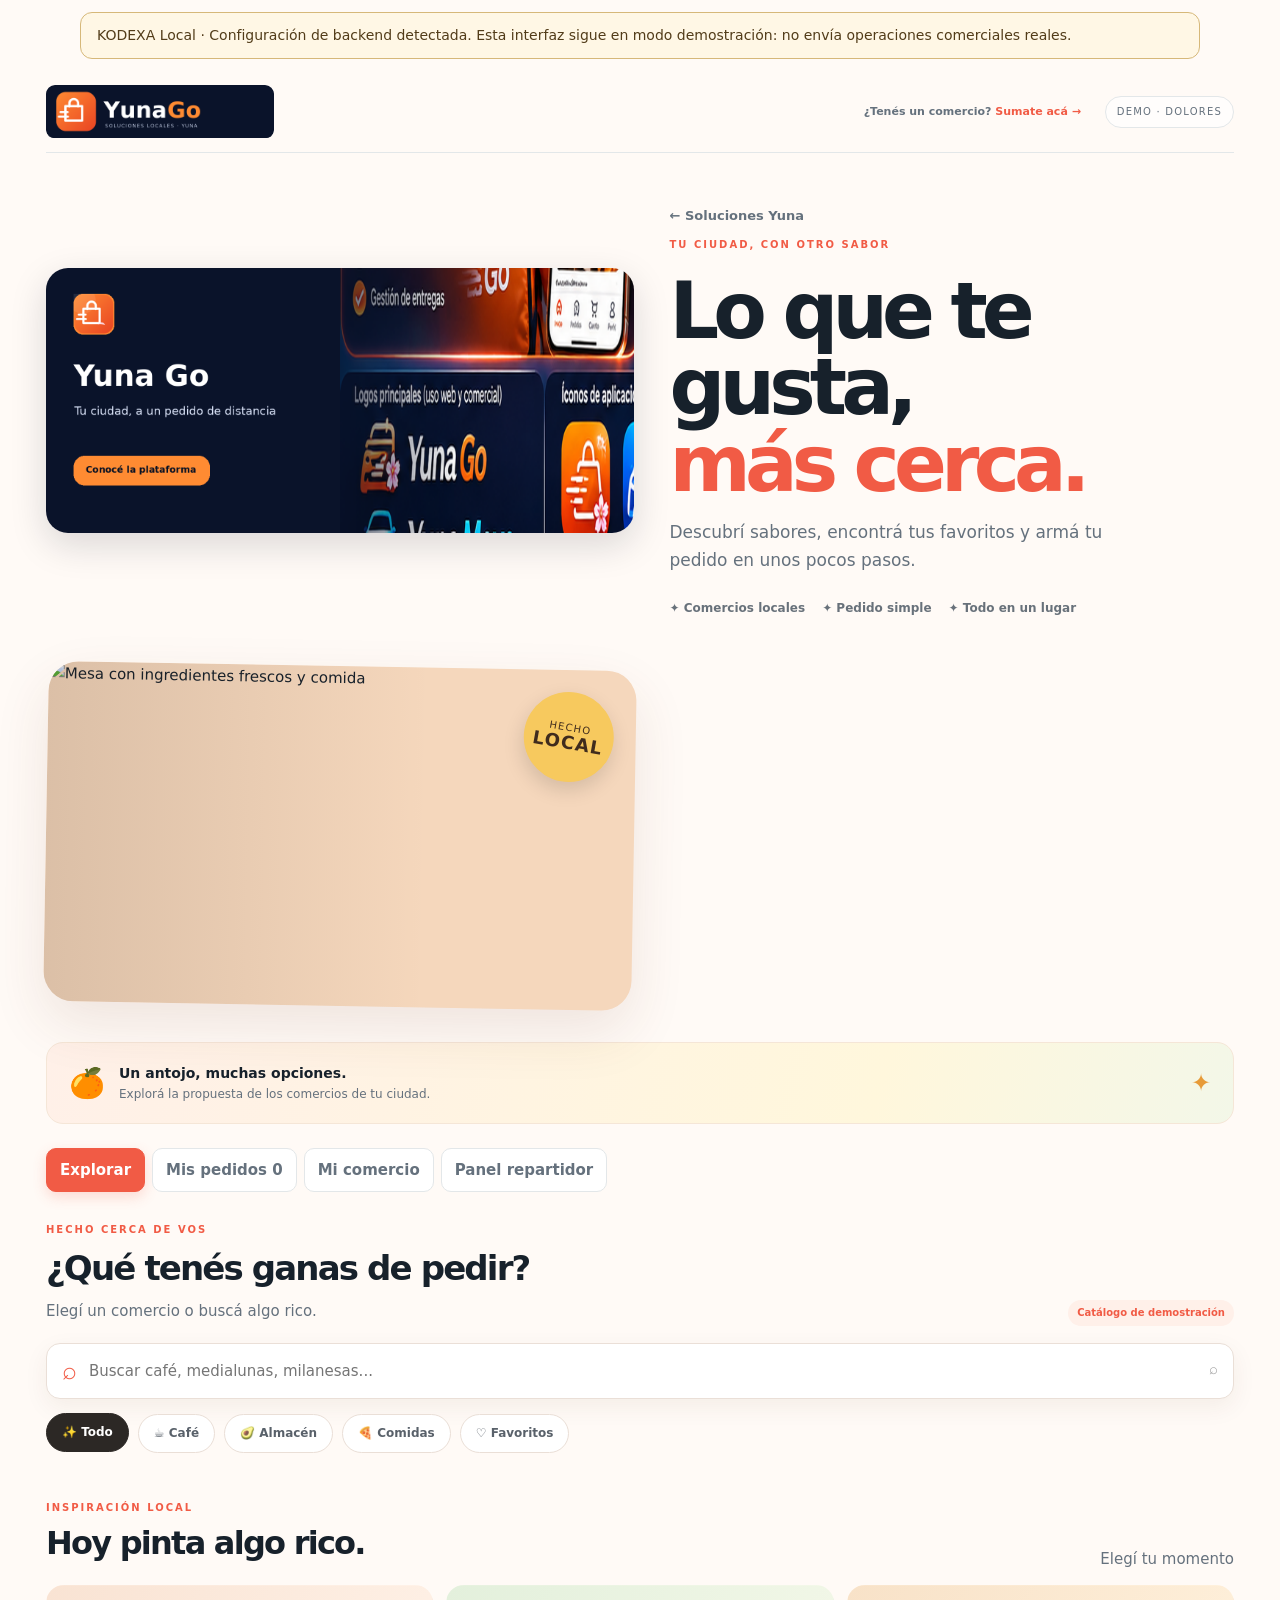
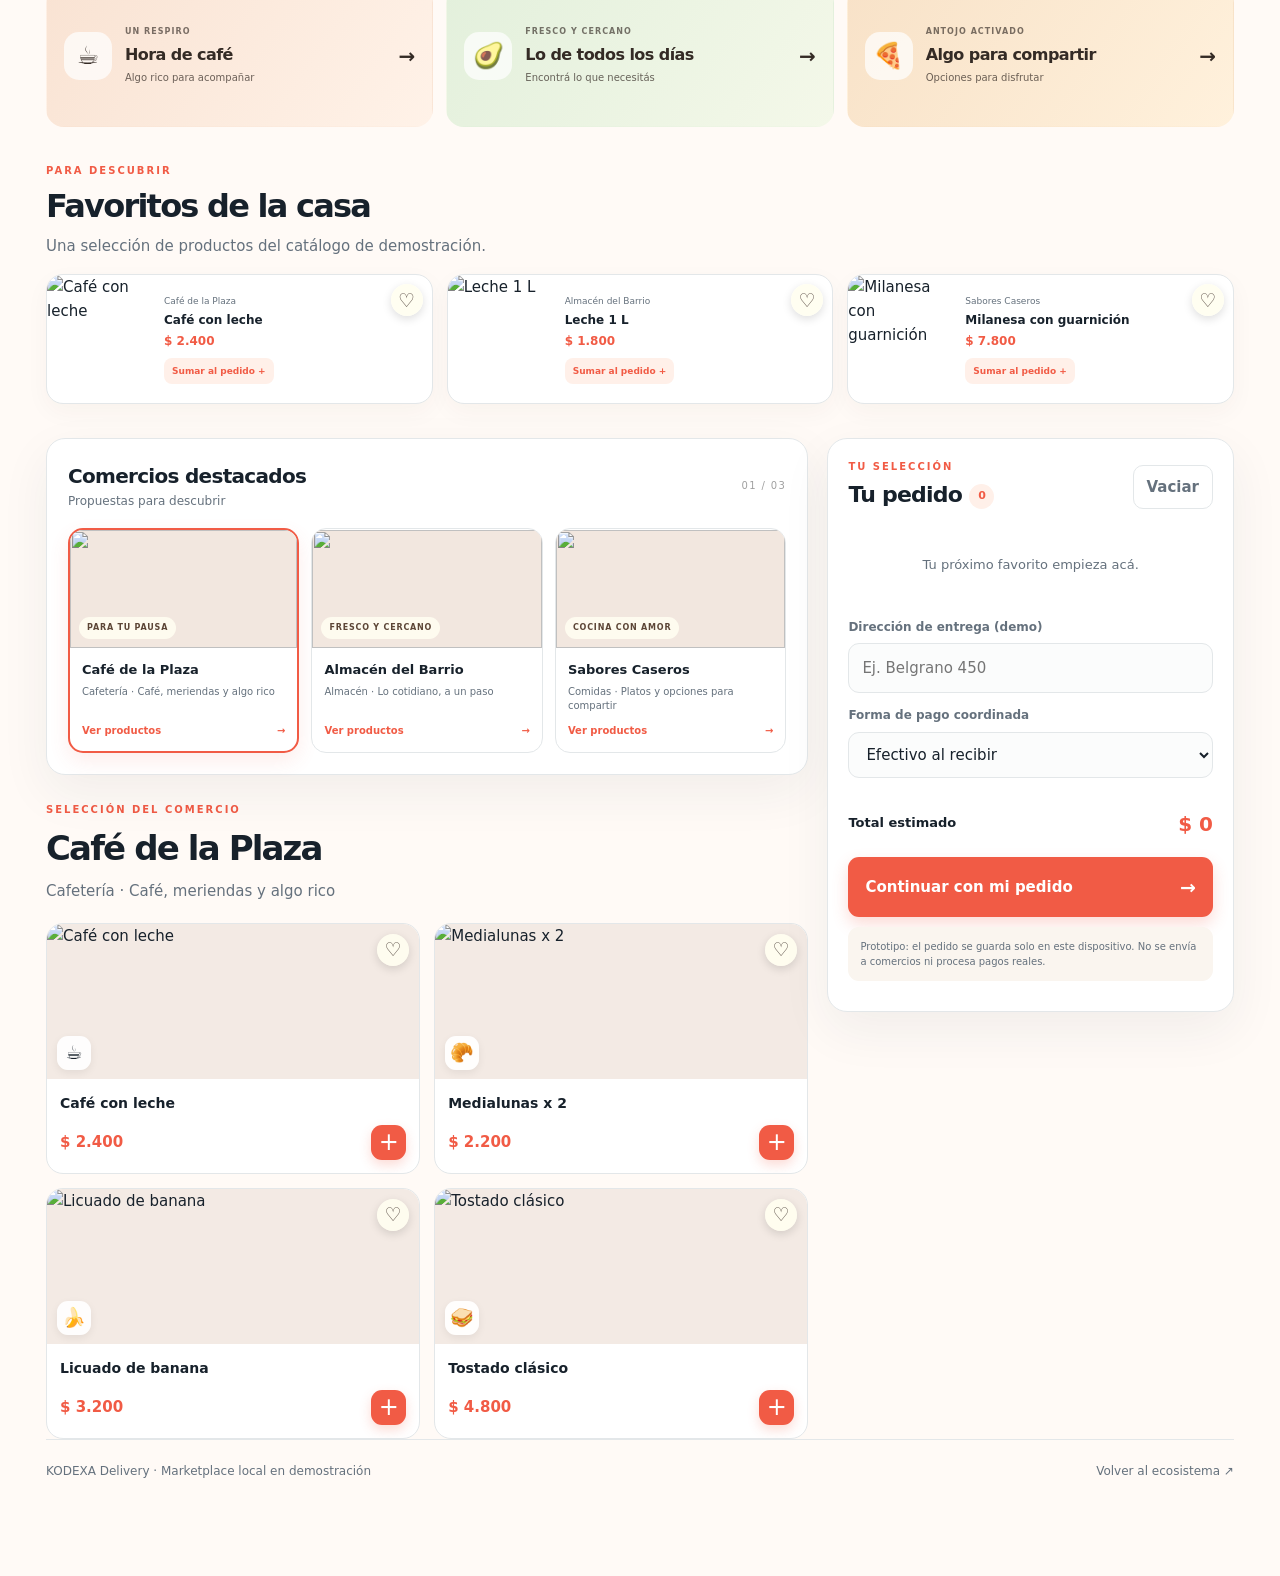
==== apps/delivery/index.html @ ea431023 "fix(branding): make Yuna Go logo and hero banner visible" ====
<!doctype html>
<html lang="es">
<head><link rel="icon" type="image/png" href="../../assets/yuna-go/icon.png"><link rel="apple-touch-icon" href="../../assets/yuna-go/icon.png"><meta name="theme-color" content="#f36b36">
<meta charset="utf-8"><meta name="viewport" content="width=device-width,initial-scale=1">
<meta name="theme-color" content="#fff8f3"><meta name="description" content="Descubrí comercios y productos locales con Yuna Go.">
<link rel="manifest" href="manifest.webmanifest"><link rel="stylesheet" href="../../packages/ui/styles.css">
<title>Yuna Go · Soluciones locales de Yuna</title>
</head>
<body class="module-delivery">
<main class="page delivery-page">
<nav class="top"><a class="brand" href="../../" aria-label="Yuna Go"><img src="../../assets/yuna-go/logo-horizontal.png" alt="Yuna Go" style="height:54px;max-width:230px;width:auto;object-fit:contain;border-radius:9px;vertical-align:middle"></a><a class="merchant-cta" href="#merchant" data-open-merchant>¿Tenés un comercio? <b>Sumate acá →</b></a><span class="pill">DEMO · DOLORES</span></nav>
<header class="delivery-hero"><div class="yuna-visual-brand" style="margin:0 0 20px;border-radius:22px;overflow:hidden;box-shadow:0 12px 36px rgba(15,23,42,.15)"><img src="../../assets/yuna-go/banner-1600x720.png" alt="Yuna Go · Soluciones locales" style="display:block;width:100%;height:auto;max-height:310px;object-fit:cover"></div>
  <div class="delivery-copy"><a class="back" href="../../">← Soluciones Yuna</a><p class="eyebrow">TU CIUDAD, CON OTRO SABOR</p>
  <h1>Lo que te gusta,<br><span>más cerca.</span></h1>
  <p>Descubrí sabores, encontrá tus favoritos y armá tu pedido en unos pocos pasos.</p>
  <div class="hero-points"><span>✦ Comercios locales</span><span>✦ Pedido simple</span><span>✦ Todo en un lugar</span></div></div>
  <div class="delivery-visual" role="img" aria-label="Selección de comidas y café"><div class="visual-bubble">HECHO<br><b>LOCAL</b></div><img src="https://images.unsplash.com/photo-1498837167922-ddd27525d352?auto=format&fit=crop&w=1000&q=85" alt="Mesa con ingredientes frescos y comida"></div>
</header>
<div class="delivery-promo"><span>🍊</span><div><strong>Un antojo, muchas opciones.</strong><small>Explorá la propuesta de los comercios de tu ciudad.</small></div><span class="promo-spark">✦</span></div>
<div class="tabs delivery-tabs"><button class="tab active" data-tab="catalog">Explorar</button><button class="tab" data-tab="orders">Mis pedidos <span id="order-count">0</span></button><button class="tab" data-tab="merchant">Mi comercio</button><button class="tab" data-tab="courier">Panel repartidor</button></div>
<section id="catalog">
  <div class="catalog-heading"><div><p class="eyebrow">HECHO CERCA DE VOS</p><h2>¿Qué tenés ganas de pedir?</h2><p class="muted">Elegí un comercio o buscá algo rico.</p></div><span class="chip">Catálogo de demostración</span></div>
  <div class="search-wrap"><span>⌕</span><input id="product-search" type="search" placeholder="Buscar café, medialunas, milanesas..." aria-label="Buscar productos o comercios"><kbd>⌕</kbd></div>
  <div class="category-chips" id="category-chips"><button class="category-chip active" data-category="Todos">✨ Todo</button><button class="category-chip" data-category="Cafetería">☕ Café</button><button class="category-chip" data-category="Almacén">🥑 Almacén</button><button class="category-chip" data-category="Comidas">🍕 Comidas</button><button class="category-chip" id="favorites-toggle" aria-pressed="false">♡ Favoritos</button></div>
  <section class="promo-section" aria-label="Explorá por ocasión"><div class="promo-heading"><div><p class="eyebrow">INSPIRACIÓN LOCAL</p><h2>Hoy pinta algo rico.</h2></div><span class="muted">Elegí tu momento</span></div><div class="promo-grid"><button class="promo-card promo-coffee" data-promo="Cafetería"><span class="promo-icon">☕</span><span><small>UN RESPIRO</small><strong>Hora de café</strong><em>Algo rico para acompañar</em></span><b>→</b></button><button class="promo-card promo-fresh" data-promo="Almacén"><span class="promo-icon">🥑</span><span><small>FRESCO Y CERCANO</small><strong>Lo de todos los días</strong><em>Encontrá lo que necesitás</em></span><b>→</b></button><button class="promo-card promo-meal" data-promo="Comidas"><span class="promo-icon">🍕</span><span><small>ANTOJO ACTIVADO</small><strong>Algo para compartir</strong><em>Opciones para disfrutar</em></span><b>→</b></button></div></section>
<section class="featured-section"><div class="promo-heading"><div><p class="eyebrow">PARA DESCUBRIR</p><h2>Favoritos de la casa</h2><p class="muted">Una selección de productos del catálogo de demostración.</p></div></div><div class="featured-grid" id="featured-products"></div></section>
<div class="layout"><div class="catalog-main">
    <div class="panel shop-panel"><div class="row between"><div><h2>Comercios destacados</h2><p class="muted">Propuestas para descubrir</p></div><span class="tiny-label">01 / 03</span></div><div class="shop-grid" id="shops"></div></div>
    <div class="products-heading"><div><p class="eyebrow">SELECCIÓN DEL COMERCIO</p><h2 id="shop-title">Café de la Plaza</h2><p class="muted" id="shop-subtitle">Elegí tus favoritos</p></div></div>
    <div class="product-grid" id="products"></div>
  </div><aside class="cart-column"><div class="panel cart-panel"><div class="cart-heading"><div><p class="eyebrow">TU SELECCIÓN</p><h2>Tu pedido <span class="cart-count" id="cart-count">0</span></h2></div><button class="tab" id="clear-cart">Vaciar</button></div><div class="list" id="cart"><p class="empty">Tu próximo favorito empieza acá.</p></div>
    <div class="field" style="margin-top:14px"><label for="address">Dirección de entrega (demo)</label><input id="address" placeholder="Ej. Belgrano 450"></div><div class="field"><label for="payment">Forma de pago coordinada</label><select id="payment"><option>Efectivo al recibir</option><option>Transferencia al comercio</option></select></div>
    <div class="total-row"><span>Total estimado</span><strong class="price" id="total">$ 0</strong></div><button class="action checkout-btn" id="place-order">Continuar con mi pedido <span>→</span></button><p class="notice">Prototipo: el pedido se guarda solo en este dispositivo. No se envía a comercios ni procesa pagos reales.</p></div></aside></div>
</section>
<section id="orders" class="hidden"><div class="panel"><h2>Historial de pedidos</h2><div class="list" id="history"></div></div></section>
<section id="merchant" class="hidden"><div class="merchant-header"><p class="eyebrow">CRECÉ CON KODEXA</p><h2>Tu negocio también puede estar acá.</h2><p class="muted">Creá tu tienda, publicá productos y preparate para recibir pedidos desde una sola app.</p></div><div id="merchant-onboarding" class="merchant-layout"><div class="panel merchant-form-panel"><span class="chip">ALTA DE COMERCIO · DEMO</span><h3>Registrá tu comercio</h3><p class="muted">Completá los datos iniciales para crear tu espacio de tienda.</p><form id="merchant-form"><div class="field"><label for="merchant-name">Nombre del comercio *</label><input id="merchant-name" required maxlength="60" placeholder="Ej. Almacén La Esquina"></div><div class="field"><label for="merchant-owner">Nombre del responsable *</label><input id="merchant-owner" required maxlength="60" placeholder="Tu nombre"></div><div class="field"><label for="merchant-category">Rubro *</label><select id="merchant-category" required><option value="">Seleccioná un rubro</option><option value="Cafetería">Cafetería y panadería</option><option value="Almacén">Almacén y mercado</option><option value="Comidas">Comidas y restaurantes</option><option value="Otros">Otros comercios</option></select></div><div class="field"><label for="merchant-phone">WhatsApp de contacto *</label><input id="merchant-phone" type="tel" required placeholder="Código de área + número"></div><div class="field"><label for="merchant-address">Dirección del comercio *</label><input id="merchant-address" required placeholder="Calle y altura, localidad"></div><div class="field"><label for="merchant-description">Contanos qué ofrecés</label><textarea id="merchant-description" rows="3" maxlength="180" placeholder="Una breve presentación de tu negocio"></textarea></div><div class="field"><label for="merchant-image">Imagen de portada (URL, opcional)</label><input id="merchant-image" type="url" placeholder="https://..."></div><button class="action" type="submit">Crear mi tienda de demostración →</button><p class="notice">Este alta es una simulación local: todavía no crea una cuenta, no publica tu tienda en internet ni transmite tus datos a KODEXA.</p></form></div><aside class="merchant-benefits"><div class="benefit-icon">🏪</div><h3>Tu espacio, tus reglas.</h3><p>Una vez que tu tienda esté creada, vas a poder:</p><ul><li>Editar la información de tu comercio.</li><li>Cargar productos, precios y fotografías.</li><li>Activar o pausar productos.</li><li>Prepararte para gestionar pedidos.</li></ul><div class="notice">En la versión conectada, cada comercio tendrá su propio usuario y acceso privado.</div></aside></div><div id="merchant-dashboard" class="hidden"><div class="merchant-dashboard-head"><div><span class="chip">MI TIENDA</span><h3 id="merchant-store-title">Mi comercio</h3><p id="merchant-store-meta" class="muted"></p></div><button id="merchant-new-store" class="action secondary" type="button">Registrar otro comercio</button></div><div class="merchant-layout"><div class="panel"><h3>Agregar producto</h3><form id="merchant-product-form"><div class="field"><label for="new-product-name">Nombre del producto *</label><input id="new-product-name" required maxlength="70" placeholder="Ej. Café con leche"></div><div class="row"><div class="field"><label for="new-product-price">Precio en ARS *</label><input id="new-product-price" type="number" min="1" step="1" required placeholder="2500"></div><div class="field"><label for="new-product-emoji">Ícono</label><input id="new-product-emoji" maxlength="4" placeholder="🛍️"></div></div><div class="field"><label for="new-product-image">Foto del producto (URL, opcional)</label><input id="new-product-image" type="url" placeholder="https://..."></div><button class="action" type="submit">Publicar producto en mi tienda</button></form></div><div class="panel"><div class="row between"><h3>Mis productos</h3><span class="chip" id="merchant-product-count">0 productos</span></div><div id="merchant-products-list" class="list"></div></div></div><div class="panel merchant-next"><div class="row between"><div><p class="eyebrow">CENTRO DE OPERACIONES · DEMO</p><h3>Pedidos de mi comercio</h3><p class="muted">Gestioná pedidos de prueba realizados en este dispositivo. Los cambios no llegan a clientes externos.</p></div><span class="chip" id="merchant-order-count">0 pedidos</span></div><div id="merchant-orders-list" class="list"></div></div></div></section>
<section id="courier" class="hidden"><div class="layout"><div class="panel"><h2>Solicitudes de reparto</h2><div class="list" id="courier-orders"></div></div><aside class="panel"><h3>Disponibilidad</h3><span class="chip">Simulación local</span><p class="muted">En una versión operativa, el repartidor podrá activar disponibilidad y aceptar solicitudes asignadas.</p><button class="action secondary" id="reset-demo">Restaurar datos demo</button></aside></div></section>
<footer><span>KODEXA Delivery · Marketplace local en demostración</span><a href="../../">Volver al ecosistema ↗</a></footer>
</main>
<script src="../../packages/core/backend-config.js"></script><script type="module" src="../../packages/core/environment-banner.js"></script><script type="module" src="../../packages/core/interactions.js"></script><script type="module" src="./app.js"></script>
</body></html>
---- packages/ui/styles.css ----
:root{color-scheme:light;--bg:#f7f6f2;--surface:#fff;--surface-2:#f0f2f4;--ink:#17212b;--muted:#65717d;--line:#e3e7e9;--accent:#ff684f;--accent-soft:#fff0ec;--accent-ink:#fff;--blue:#4569ed;--green:#23a78c;--gold:#d9a441;--shadow:0 18px 50px #1c2a3810}*{box-sizing:border-box}html{scroll-behavior:smooth}body{margin:0;background:var(--bg);color:var(--ink);font:15px/1.6 Inter,ui-sans-serif,system-ui,-apple-system,"Segoe UI",sans-serif;overflow-x:hidden}body.module-delivery{--accent:#ff684f;--accent-soft:#fff0ec}body.module-movilidad{--accent:#4569ed;--accent-soft:#edf1ff}body.module-turnos{--accent:#1d9b80;--accent-soft:#e8f7f2}a{color:inherit;text-decoration:none}button,input,select,textarea{font:inherit}.shell{max-width:1180px;margin:auto;padding:0 30px}.top{height:82px;display:flex;align-items:center;justify-content:space-between;border-bottom:1px solid var(--line);gap:12px}.brand{display:flex;align-items:center;gap:10px;font-weight:900;letter-spacing:.08em;color:var(--ink)}.brand small{font-size:10px;color:var(--muted);letter-spacing:.2em}.brand-mark{display:grid;place-items:center;width:38px;height:38px;background:var(--ink);border-radius:13px;color:#fff;font-size:18px;box-shadow:4px 4px 0 var(--accent);transform:rotate(-5deg)}.pill,.tag{font-size:10px;letter-spacing:.12em;color:var(--muted);border:1px solid var(--line);padding:7px 11px;border-radius:30px;background:#ffffffb8}.hero{position:relative;isolation:isolate;padding:94px 0 88px;max-width:790px}.hero:after{content:"";position:absolute;z-index:-1;width:360px;height:360px;right:-500px;top:25px;border-radius:45% 55% 65% 35%;background:linear-gradient(135deg,#ffcf7a,#ff725d 55%,#d9c5ff);filter:blur(1px);opacity:.9;transform:rotate(-20deg);animation:float 8s ease-in-out infinite}.hero:before{content:"";position:absolute;z-index:-1;width:190px;height:190px;right:-390px;top:135px;border:1px solid #4569ed55;border-radius:50%;box-shadow:0 0 0 24px #4569ed0b,0 0 0 48px #4569ed08}.eyebrow{font-size:10px;letter-spacing:.2em;color:var(--accent);font-weight:900}.hero h1{font-size:clamp(50px,8vw,92px);line-height:.96;letter-spacing:-.075em;margin:20px 0;color:var(--ink)}.hero h1 span{color:var(--accent)}.lead{font-size:18px;color:var(--muted);max-width:550px}.hero-actions{display:flex;gap:12px;flex-wrap:wrap;margin:30px 0}.btn{display:inline-flex;align-items:center;justify-content:center;gap:20px;padding:13px 19px;border-radius:12px;font-weight:800;border:1px solid var(--line);transition:transform .2s,box-shadow .2s,background .2s}.btn:hover{transform:translateY(-3px);box-shadow:0 12px 24px #17212b18}.btn.primary{background:var(--accent);color:#fff;border-color:var(--accent);box-shadow:0 8px 18px #ff684f30}.btn.ghost{background:var(--surface)}.hero-note{font-size:12px;color:var(--muted)}.hero-note i{display:inline-block;width:8px;height:8px;background:#25b58e;border-radius:50%;margin-right:8px;box-shadow:0 0 0 5px #25b58e20}.section{padding:35px 0 82px}.section-head{display:flex;align-items:end;justify-content:space-between;margin-bottom:25px}.section h2{font-size:clamp(26px,4vw,40px);letter-spacing:-.05em;margin:6px 0}.muted{color:var(--muted)}.app-grid{display:grid;grid-template-columns:repeat(3,1fr);gap:17px}.app-card{position:relative;isolation:isolate;overflow:hidden;display:flex;flex-direction:column;min-height:285px;padding:25px;background:var(--surface);border:1px solid var(--line);border-radius:22px;box-shadow:var(--shadow);transition:transform .25s,border-color .25s,box-shadow .25s}.app-card:after{content:"";position:absolute;z-index:-1;width:155px;height:155px;right:-55px;top:-60px;border-radius:50%;background:var(--card-tint,#ff684f);opacity:.13;transition:transform .35s}.app-card:hover{transform:translateY(-7px);border-color:var(--card-tint,var(--accent));box-shadow:0 24px 55px #1c2a3818}.app-card:hover:after{transform:scale(1.5)}.app-card.featured{--card-tint:#ff684f;background:linear-gradient(145deg,#fff 40%,#fff4ef)}.app-card.mobility{--card-tint:#4569ed}.app-card.turns{--card-tint:#1d9b80}.app-icon{display:grid;place-items:center;width:54px;height:54px;border-radius:17px;background:var(--card-tint,var(--accent));color:#fff;font-size:27px;margin-bottom:22px;box-shadow:0 8px 20px color-mix(in srgb,var(--card-tint,var(--accent)) 25%,transparent)}.app-card h3{font-size:23px;letter-spacing:-.04em;margin:14px 0 5px}.app-card p{color:var(--muted);margin:0 0 22px;max-width:290px}.card-link{margin-top:auto;color:var(--card-tint,var(--accent));font-size:13px;font-weight:850}.app-card .tag{align-self:flex-start}.stats-strip{display:grid;grid-template-columns:repeat(3,1fr);gap:12px;margin:0 0 35px}.mini-stat{padding:16px 18px;background:#fff;border:1px solid var(--line);border-radius:15px}.mini-stat strong{display:block;font-size:18px;letter-spacing:-.04em}.mini-stat span{font-size:11px;color:var(--muted)}footer{border-top:1px solid var(--line);padding:22px 0 35px;display:flex;justify-content:space-between;color:var(--muted);font-size:12px}.page{max-width:1180px;margin:auto;padding:0 26px 60px}.page-head{position:relative;padding:45px 0 30px}.back{color:var(--muted);font-size:13px;font-weight:700}.back:hover{color:var(--accent)}.page-head h1{font-size:clamp(40px,6vw,65px);letter-spacing:-.07em;line-height:1.01;margin:18px 0 9px}.page-head h1 span{color:var(--accent)!important}.page-head p{color:var(--muted);max-width:650px}.layout{display:grid;grid-template-columns:minmax(0,1.5fr) minmax(280px,.8fr);gap:19px;align-items:start}.panel{background:var(--surface);border:1px solid var(--line);border-radius:19px;padding:21px;margin-bottom:16px;box-shadow:var(--shadow)}.panel h2,.panel h3{margin:0 0 14px;letter-spacing:-.035em}.row{display:flex;gap:10px;align-items:center;flex-wrap:wrap}.between{justify-content:space-between}.field{display:flex;flex-direction:column;gap:6px;margin-bottom:13px;flex:1;min-width:140px}.field label{font-size:12px;color:var(--muted);font-weight:700}input,select,textarea{width:100%;background:#fbfcfc;border:1px solid var(--line);border-radius:11px;padding:12px 13px;color:var(--ink);outline:none;transition:border-color .2s,box-shadow .2s}input:focus,select:focus,textarea:focus{border-color:var(--accent);box-shadow:0 0 0 4px var(--accent-soft)}.action{border:0;border-radius:11px;background:var(--accent);color:#fff;font-weight:850;padding:12px 16px;cursor:pointer;transition:transform .18s,filter .18s,box-shadow .18s;box-shadow:0 7px 16px color-mix(in srgb,var(--accent) 22%,transparent)}.action:hover{transform:translateY(-2px);filter:saturate(1.12);box-shadow:0 10px 22px color-mix(in srgb,var(--accent) 28%,transparent)}.action:active,.btn:active{transform:scale(.98)}.action.secondary{background:var(--surface-2);color:var(--ink);border:1px solid var(--line);box-shadow:none}.action.danger{background:#fff0f1;color:#bd3447}.list{display:grid;gap:9px}.item{display:flex;gap:12px;align-items:center;justify-content:space-between;padding:13px;background:#fbfcfc;border:1px solid var(--line);border-radius:13px;transition:border-color .2s,transform .2s}.item:hover{border-color:color-mix(in srgb,var(--accent) 45%,var(--line));transform:translateX(2px)}.item strong{display:block}.item small{color:var(--muted)}.price{color:var(--accent);font-weight:900;white-space:nowrap}.chip{font-size:10px;padding:5px 9px;border-radius:20px;background:var(--accent-soft);color:var(--accent);font-weight:800}.empty{color:var(--muted);font-size:13px;padding:15px;text-align:center}.notice{font-size:12px;color:var(--muted);background:var(--surface-2);padding:12px;border-radius:11px}.stat{font-size:30px;font-weight:900;letter-spacing:-.05em}.stat-label{font-size:11px;color:var(--muted)}.tabs{display:flex;gap:7px;flex-wrap:wrap;margin:12px 0 18px}.tab{padding:9px 13px;border:1px solid var(--line);border-radius:10px;color:var(--muted);background:var(--surface);cursor:pointer;font-weight:700;transition:.2s}.tab:hover{border-color:var(--accent);color:var(--accent)}.tab.active{background:var(--accent);color:#fff;border-color:var(--accent);box-shadow:0 5px 14px color-mix(in srgb,var(--accent) 20%,transparent)}.hidden{display:none!important}.reveal{animation:rise .55s both}.item button,.tab,button{touch-action:manipulation}@keyframes rise{from{opacity:0;transform:translateY(12px)}to{opacity:1;transform:translateY(0)}}@keyframes float{0%,100%{transform:translateY(0) rotate(-20deg)}50%{transform:translateY(-18px) rotate(-12deg)}}@media(prefers-reduced-motion:reduce){*,*:before,*:after{scroll-behavior:auto!important;animation-duration:.01ms!important;transition-duration:.01ms!important}}@media(max-width:800px){.hero:before,.hero:after{right:-180px;opacity:.25}.app-grid{grid-template-columns:1fr}.app-card{min-height:230px}.layout{grid-template-columns:1fr}.stats-strip{grid-template-columns:1fr 1fr}.stats-strip .mini-stat:last-child{grid-column:1/-1}}@media(max-width:560px){.shell,.page{padding-left:17px;padding-right:17px}.hero{padding:68px 0 65px}.hero h1{font-size:clamp(48px,13vw,68px)}.section-head{align-items:start}.pill{font-size:9px;padding:6px 8px}.top{height:70px}footer{gap:10px;flex-direction:column}.panel{padding:16px}.item{align-items:flex-start}.item .row{justify-content:flex-end}.tabs{gap:6px}.tab{font-size:12px;padding:8px 10px}}.shop-option.selected{border-color:var(--accent);background:var(--accent-soft);box-shadow:inset 3px 0 0 var(--accent)}.shop-option.selected strong{color:var(--accent)}.tap-feedback{animation:tapPop .22s ease}@keyframes tapPop{50%{transform:scale(.985)}}
/* KODEXA Delivery storefront */
body.module-delivery{--accent:#f15b45;--accent-soft:#fff0e9;background:#fffaf6}
.delivery-page{max-width:1240px}
.delivery-hero{display:grid;grid-template-columns:1.02fr .98fr;gap:36px;align-items:center;padding:38px 0 28px}
.delivery-copy{padding:12px 0}
.delivery-copy h1{font-size:clamp(48px,6.4vw,78px);line-height:.98;letter-spacing:-.075em;margin:20px 0 13px}
.delivery-copy h1 span{color:var(--accent)}
.delivery-copy>p:not(.eyebrow){color:var(--muted);font-size:17px;max-width:480px}
.hero-points{display:flex;gap:17px;flex-wrap:wrap;margin-top:25px;color:#68717a;font-size:12px;font-weight:750}
.delivery-visual{height:340px;position:relative;border-radius:30px;overflow:hidden;background:#f5d7bc;box-shadow:0 22px 55px #6b3b241c;transform:rotate(1deg)}
.delivery-visual:after{content:"";position:absolute;inset:0;background:linear-gradient(90deg,#291b1220,transparent 65%)}
.delivery-visual img{width:100%;height:100%;object-fit:cover}
.visual-bubble{position:absolute;z-index:1;top:22px;right:22px;width:90px;height:90px;border-radius:50%;display:grid;place-content:center;text-align:center;background:#f7c95e;color:#402c1d;font-size:10px;line-height:1.1;letter-spacing:.12em;transform:rotate(9deg);box-shadow:0 8px 20px #0002}
.visual-bubble b{font-size:18px}
.delivery-promo{display:flex;align-items:center;gap:14px;padding:17px 22px;margin:8px 0 24px;border-radius:17px;background:linear-gradient(105deg,#fff0e8,#fff7dc 70%,#f3f7e8);border:1px solid #f5e6d7}
.delivery-promo>span:first-child{font-size:29px}.delivery-promo strong,.delivery-promo small{display:block}.delivery-promo strong{font-size:14px}.delivery-promo small{color:var(--muted);font-size:12px}.promo-spark{margin-left:auto;color:#e79b38;font-size:24px}
.delivery-tabs{margin:20px 0 27px}
.catalog-heading,.products-heading{display:flex;align-items:end;justify-content:space-between;gap:14px;margin:12px 0 17px}
.catalog-heading h2,.products-heading h2{font-size:clamp(25px,3vw,34px);letter-spacing:-.055em;margin:3px 0}
.catalog-heading p,.products-heading p{margin:3px 0}
.search-wrap{display:flex;align-items:center;gap:12px;background:white;border:1px solid #eadfd7;border-radius:14px;padding:0 15px;box-shadow:0 8px 24px #542d1710}
.search-wrap>span{font-size:25px;color:var(--accent)}.search-wrap input{border:0;box-shadow:none!important;background:transparent;padding:15px 0}.search-wrap kbd{color:#a0a0a0}
.category-chips{display:flex;gap:9px;overflow:auto;padding:15px 0 20px}
.category-chip{white-space:nowrap;border:1px solid #eadfd7;background:#fff;border-radius:30px;padding:9px 15px;color:#59616a;font-weight:750;font-size:12px;cursor:pointer;transition:.2s}
.category-chip:hover,.category-chip.active{background:#2c2825;color:#fff;border-color:#2c2825;transform:translateY(-1px)}
.catalog-main{min-width:0}
.shop-panel{padding:21px;margin-bottom:24px}
.shop-panel h2{margin:0;font-size:20px}.shop-panel .muted{font-size:12px;margin:0}
.tiny-label{font-size:10px;letter-spacing:.14em;color:#a0a0a0}
.shop-grid{display:grid;grid-template-columns:repeat(3,minmax(0,1fr));gap:12px;margin-top:17px}
.shop-card{padding:0;text-align:left;overflow:hidden;background:#fff;border:1px solid var(--line);border-radius:15px;cursor:pointer;color:var(--ink);transition:transform .2s,border-color .2s,box-shadow .2s}
.shop-card:hover{transform:translateY(-4px);box-shadow:0 13px 28px #422b1b12}.shop-card.selected{border:2px solid var(--accent);box-shadow:0 8px 20px #f15b451c}
.shop-photo{height:118px;display:block;position:relative;overflow:hidden;background:#f2e7df}.shop-photo img{width:100%;height:100%;object-fit:cover;transition:transform .35s}.shop-card:hover .shop-photo img{transform:scale(1.06)}
.shop-badge{position:absolute;left:9px;bottom:9px;background:#fffdf1eF;color:#5c4536;border-radius:20px;padding:5px 8px;font-size:8px;font-weight:900;letter-spacing:.1em}
.shop-info{display:block;padding:12px}.shop-info strong,.shop-info small{display:block}.shop-info strong{font-size:13px}.shop-info small{font-size:10px;color:var(--muted);line-height:1.35;min-height:28px;margin-top:4px}
.shop-discover{display:flex;justify-content:space-between;color:var(--accent);font-size:10px;font-weight:900;margin-top:10px}
.product-grid{display:grid;grid-template-columns:repeat(2,minmax(0,1fr));gap:14px}
.product-card{overflow:hidden;border:1px solid var(--line);background:#fff;border-radius:17px;transition:transform .2s,box-shadow .2s}
.product-card:hover{transform:translateY(-3px);box-shadow:0 13px 30px #422b1b12}
.product-photo{height:155px;position:relative;overflow:hidden;background:#f3eae4}.product-photo img{width:100%;height:100%;object-fit:cover;transition:transform .35s}.product-card:hover .product-photo img{transform:scale(1.05)}
.product-emoji{position:absolute;bottom:9px;left:10px;background:#ffffffed;width:34px;height:34px;display:grid;place-items:center;border-radius:11px;font-size:19px;box-shadow:0 3px 9px #0001}
.product-info{padding:13px}.product-info>strong{display:block;font-size:14px;min-height:23px}.product-buy{display:flex;align-items:center;justify-content:space-between;margin-top:10px}
.add-button{width:35px;height:35px;border:0;border-radius:11px;background:var(--accent);color:white;font-size:24px;line-height:1;cursor:pointer;box-shadow:0 5px 12px #f15b4538;transition:transform .18s}.add-button:hover{transform:scale(1.08) rotate(4deg)}
.cart-column{position:sticky;top:16px}.cart-panel{padding:20px;border-radius:20px}.cart-heading{display:flex;align-items:center;justify-content:space-between;margin-bottom:13px}.cart-heading h2{margin:2px 0;font-size:22px}.cart-heading .eyebrow{margin:0}.cart-count{display:inline-grid;place-items:center;background:var(--accent-soft);color:var(--accent);font-size:11px;width:25px;height:25px;border-radius:50%;vertical-align:middle}
.cart-item{padding:10px 0;border:0;border-bottom:1px solid var(--line);border-radius:0;background:transparent}.cart-item strong{font-size:12px}.cart-item small{font-size:10px}.cart-item .price{font-size:12px}
.remove-item{border:0;background:#f5f1ee;color:#8c817a;border-radius:8px;width:26px;height:26px;font-size:17px;cursor:pointer}
.total-row{display:flex;align-items:center;justify-content:space-between;padding:17px 0 5px;font-size:13px;font-weight:800}.total-row .price{font-size:20px}
.checkout-btn{width:100%;display:flex;justify-content:space-between;align-items:center;margin-top:12px;padding:15px 17px}.checkout-btn span{font-size:19px}
.cart-panel .notice{font-size:10px;line-height:1.5;background:#faf5ef}
@media(max-width:900px){.delivery-hero{grid-template-columns:1fr  .8fr;gap:20px}.delivery-visual{height:290px}.shop-grid{grid-template-columns:1fr 1fr}.shop-card:last-child{display:none}}
@media(max-width:720px){.delivery-hero{grid-template-columns:1fr;padding-top:25px}.delivery-copy{padding-bottom:0}.delivery-visual{height:220px;transform:none}.delivery-copy h1{font-size:clamp(48px,12vw,68px)}.layout{grid-template-columns:1fr}.cart-column{position:static}.shop-grid{grid-template-columns:repeat(3,minmax(0,1fr))}.shop-card:last-child{display:block}.shop-photo{height:90px}.shop-info{padding:9px}.shop-info strong{font-size:11px}.shop-info small{font-size:9px}.shop-discover{font-size:9px}.product-photo{height:135px}}
@media(max-width:460px){.shop-grid{grid-template-columns:1fr 1fr}.shop-card:last-child{display:block}.shop-photo{height:105px}.product-grid{gap:10px}.product-photo{height:118px}.product-info{padding:10px}.product-info>strong{font-size:12px}.catalog-heading{align-items:start;flex-direction:column}.delivery-promo{padding:13px}.hero-points{gap:9px;font-size:10px}}

/* Discovery, promotions and favorites */
.promo-section,.featured-section{margin:25px 0 34px}
.promo-heading{display:flex;align-items:end;justify-content:space-between;gap:15px;margin-bottom:14px}
.promo-heading h2{font-size:clamp(24px,3vw,32px);letter-spacing:-.055em;margin:2px 0}
.promo-heading p{margin:2px 0}
.promo-grid{display:grid;grid-template-columns:repeat(3,minmax(0,1fr));gap:13px}
.promo-card{min-height:142px;display:flex;align-items:center;gap:13px;text-align:left;padding:17px;border:1px solid transparent;border-radius:18px;cursor:pointer;color:#342b25;transition:transform .2s,box-shadow .2s}
.promo-card:hover{transform:translateY(-4px);box-shadow:0 14px 28px #422b1b14}
.promo-coffee{background:linear-gradient(125deg,#f9e3d3,#fff2e8)}.promo-fresh{background:linear-gradient(125deg,#e3f0dc,#f4f8e9)}.promo-meal{background:linear-gradient(125deg,#f8e2c8,#fff1dc)}
.promo-icon{display:grid;place-items:center;flex:0 0 48px;height:48px;background:#ffffffb8;border-radius:15px;font-size:25px}
.promo-card>span:nth-child(2){display:grid;gap:3px;min-width:0}.promo-card small{font-size:8px;letter-spacing:.13em;font-weight:900;opacity:.65}.promo-card strong{font-size:16px;letter-spacing:-.035em}.promo-card em{font-style:normal;font-size:10px;opacity:.72}.promo-card>b{margin-left:auto;font-size:20px}
.featured-grid{display:grid;grid-template-columns:repeat(3,minmax(0,1fr));gap:14px}
.featured-card{position:relative;overflow:hidden;display:grid;grid-template-columns:104px 1fr;min-height:128px;background:#fff;border:1px solid var(--line);border-radius:17px;box-shadow:0 8px 24px #422b1b0a}
.featured-card>img{width:104px;height:100%;min-height:128px;object-fit:cover}
.featured-copy{display:flex;flex-direction:column;align-items:flex-start;justify-content:center;gap:4px;padding:12px 11px 12px 13px;min-width:0}
.featured-copy small{font-size:9px;color:var(--muted)}.featured-copy strong{font-size:12px;line-height:1.25}.featured-copy .price{font-size:12px}
.featured-add{border:0;background:var(--accent-soft);color:var(--accent);border-radius:8px;padding:6px 8px;font-size:9px;font-weight:900;cursor:pointer;margin-top:3px}
.favorite-button{position:absolute;top:9px;right:9px;width:32px;height:32px;border:0;border-radius:50%;background:#fffef0ed;color:#5d5149;font-size:19px;line-height:1;cursor:pointer;box-shadow:0 3px 10px #0002;transition:transform .18s,color .18s}
.favorite-button:hover{transform:scale(1.12)}.favorite-button.is-favorite{color:#ed4d66}
.product-photo .favorite-button{top:10px;right:10px}
@media(max-width:900px){.featured-grid{grid-template-columns:1fr 1fr}.featured-card:last-child{display:none}.promo-grid{gap:9px}.promo-card{padding:13px;gap:9px}.promo-icon{flex-basis:40px;height:40px}}
@media(max-width:600px){.promo-grid{grid-template-columns:1fr}.promo-card{min-height:95px}.promo-card strong{font-size:17px}.featured-grid{grid-template-columns:1fr 1fr}.featured-card:last-child{display:grid}.featured-card{grid-template-columns:82px 1fr;min-height:118px}.featured-card>img{width:82px;min-height:118px}.featured-copy{padding:10px}.featured-copy strong{font-size:11px}.featured-add{font-size:8px}.promo-heading{align-items:start;flex-direction:column}}

/* Merchant self-service onboarding */
.merchant-cta{margin-left:auto;margin-right:12px;font-size:11px;color:var(--muted);font-weight:700;white-space:nowrap}
.merchant-cta b{color:var(--accent)}
.merchant-header{padding:28px 0 18px;max-width:720px}
.merchant-header h2{font-size:clamp(30px,5vw,48px);letter-spacing:-.065em;line-height:1.03;margin:9px 0}
.merchant-header p{max-width:620px}
.merchant-layout{display:grid;grid-template-columns:minmax(0,1.2fr) minmax(250px,.8fr);gap:18px;align-items:start}
.merchant-form-panel h3,.merchant-benefits h3{font-size:22px;letter-spacing:-.04em;margin:12px 0 5px}
.merchant-form-panel form{margin-top:18px}
.merchant-form-panel .action,.merchant-layout form>.action{width:100%;margin-top:6px}
.merchant-benefits{padding:27px;border-radius:20px;background:linear-gradient(145deg,#fff0e8,#fff7df 65%,#f0f6e9);border:1px solid #f0e2d6}
.benefit-icon{width:54px;height:54px;border-radius:17px;background:#fff;display:grid;place-items:center;font-size:28px;box-shadow:0 7px 18px #61391b12}
.merchant-benefits p,.merchant-benefits li{font-size:13px;color:#665e56}
.merchant-benefits ul{padding-left:20px;display:grid;gap:9px;margin:17px 0 22px}
.merchant-benefits .notice{background:#ffffffb8;color:#6e6259}
.merchant-dashboard-head{display:flex;align-items:center;justify-content:space-between;gap:12px;padding:20px 0}
.merchant-dashboard-head h3{font-size:27px;letter-spacing:-.05em;margin:7px 0 0}
.merchant-dashboard-head p{margin:2px 0}
.merchant-dashboard .panel h3{margin:0 0 16px}
.merchant-product{background:#fff}
.merchant-next{margin-top:2px}
.merchant-next p{max-width:700px}
@media(max-width:720px){.merchant-layout{grid-template-columns:1fr}.merchant-cta{font-size:10px;margin-right:0}.merchant-dashboard-head{align-items:flex-start;flex-direction:column}.merchant-header{padding-top:20px}}
@media(max-width:440px){.merchant-cta{white-space:normal;line-height:1.25;max-width:110px}.merchant-cta b{display:block}}

/* KODEXA Local — unified product shell v2 */
:where(.module-movilidad,.module-turnos) .page{max-width:1220px;margin:auto;padding:0 clamp(16px,3.8vw,48px)}
:where(.module-movilidad,.module-turnos){background:radial-gradient(ellipse at 85% 0%,color-mix(in srgb,var(--accent) 12%,transparent),transparent 42%),#f5f7fa}
:where(.module-movilidad,.module-turnos) .page-head{position:relative;overflow:hidden;padding:55px clamp(22px,4vw,54px);margin:24px 0;border-radius:30px;background:linear-gradient(125deg,#152337,#263954);color:#fff;box-shadow:0 22px 48px #13263b25}
:where(.module-movilidad,.module-turnos) .page-head:after{content:"";position:absolute;width:320px;height:320px;right:-70px;top:-130px;border:55px solid color-mix(in srgb,var(--accent) 55%,transparent);border-radius:50%;opacity:.32;pointer-events:none}
:where(.module-movilidad,.module-turnos) .page-head h1{font-size:clamp(42px,6vw,76px);line-height:1.02;letter-spacing:-.065em;margin:14px 0}
:where(.module-movilidad,.module-turnos) .page-head>p:last-child{max-width:570px;color:#d3deeb;font-size:16px}
:where(.module-movilidad,.module-turnos) .page-head .back{color:#c5d5e6}
:where(.module-movilidad,.module-turnos) .panel{border-radius:22px;box-shadow:0 12px 40px #17212b0b}
:where(.module-movilidad,.module-turnos) .panel h2{letter-spacing:-.045em}
:where(.module-movilidad,.module-turnos) .action{transition:transform .2s,filter .2s}
:where(.module-movilidad,.module-turnos) .action:hover{transform:translateY(-2px);filter:brightness(1.04)}
:where(.module-movilidad,.module-turnos) input:focus-visible,:where(.module-movilidad,.module-turnos) select:focus-visible{outline:3px solid color-mix(in srgb,var(--accent) 35%,transparent);outline-offset:2px}
.product-metrics{display:grid;grid-template-columns:repeat(3,minmax(0,1fr));gap:12px;margin:0 0 20px}
.product-metric{background:#fff;border:1px solid var(--line);border-radius:18px;padding:18px 20px}
.product-metric strong{display:block;font-size:clamp(24px,3vw,32px);line-height:1.2;letter-spacing:-.06em}
.product-metric span{display:block;font-size:11px;font-weight:750;color:var(--muted);margin-top:5px}
.operations-title{font-size:13px;font-weight:800;letter-spacing:.03em;margin:10px 0}
.ops-item{display:flex;align-items:center;gap:10px;flex-wrap:wrap;padding:12px 0;border-bottom:1px solid var(--line)}
.ops-item:last-child{border-bottom:0}
.ops-item>span{flex:1;min-width:160px}
.ops-item strong,.ops-item small{display:block}
.ops-item small{font-size:11px;color:var(--muted)}
.ops-item select{max-width:185px;min-width:135px}
:where(.module-movilidad,.module-turnos) .notice{line-height:1.5}
@media(max-width:600px){.product-metrics{gap:7px}.product-metric{padding:13px 10px}.product-metric strong{font-size:22px}.product-metric span{font-size:9px}:where(.module-movilidad,.module-turnos) .page-head{padding:34px 24px;margin-top:14px;border-radius:22px}:where(.module-movilidad,.module-turnos) .page-head:after{right:-210px}}
@media(prefers-reduced-motion:reduce){:where(.module-movilidad,.module-turnos) .action{transition:none}}
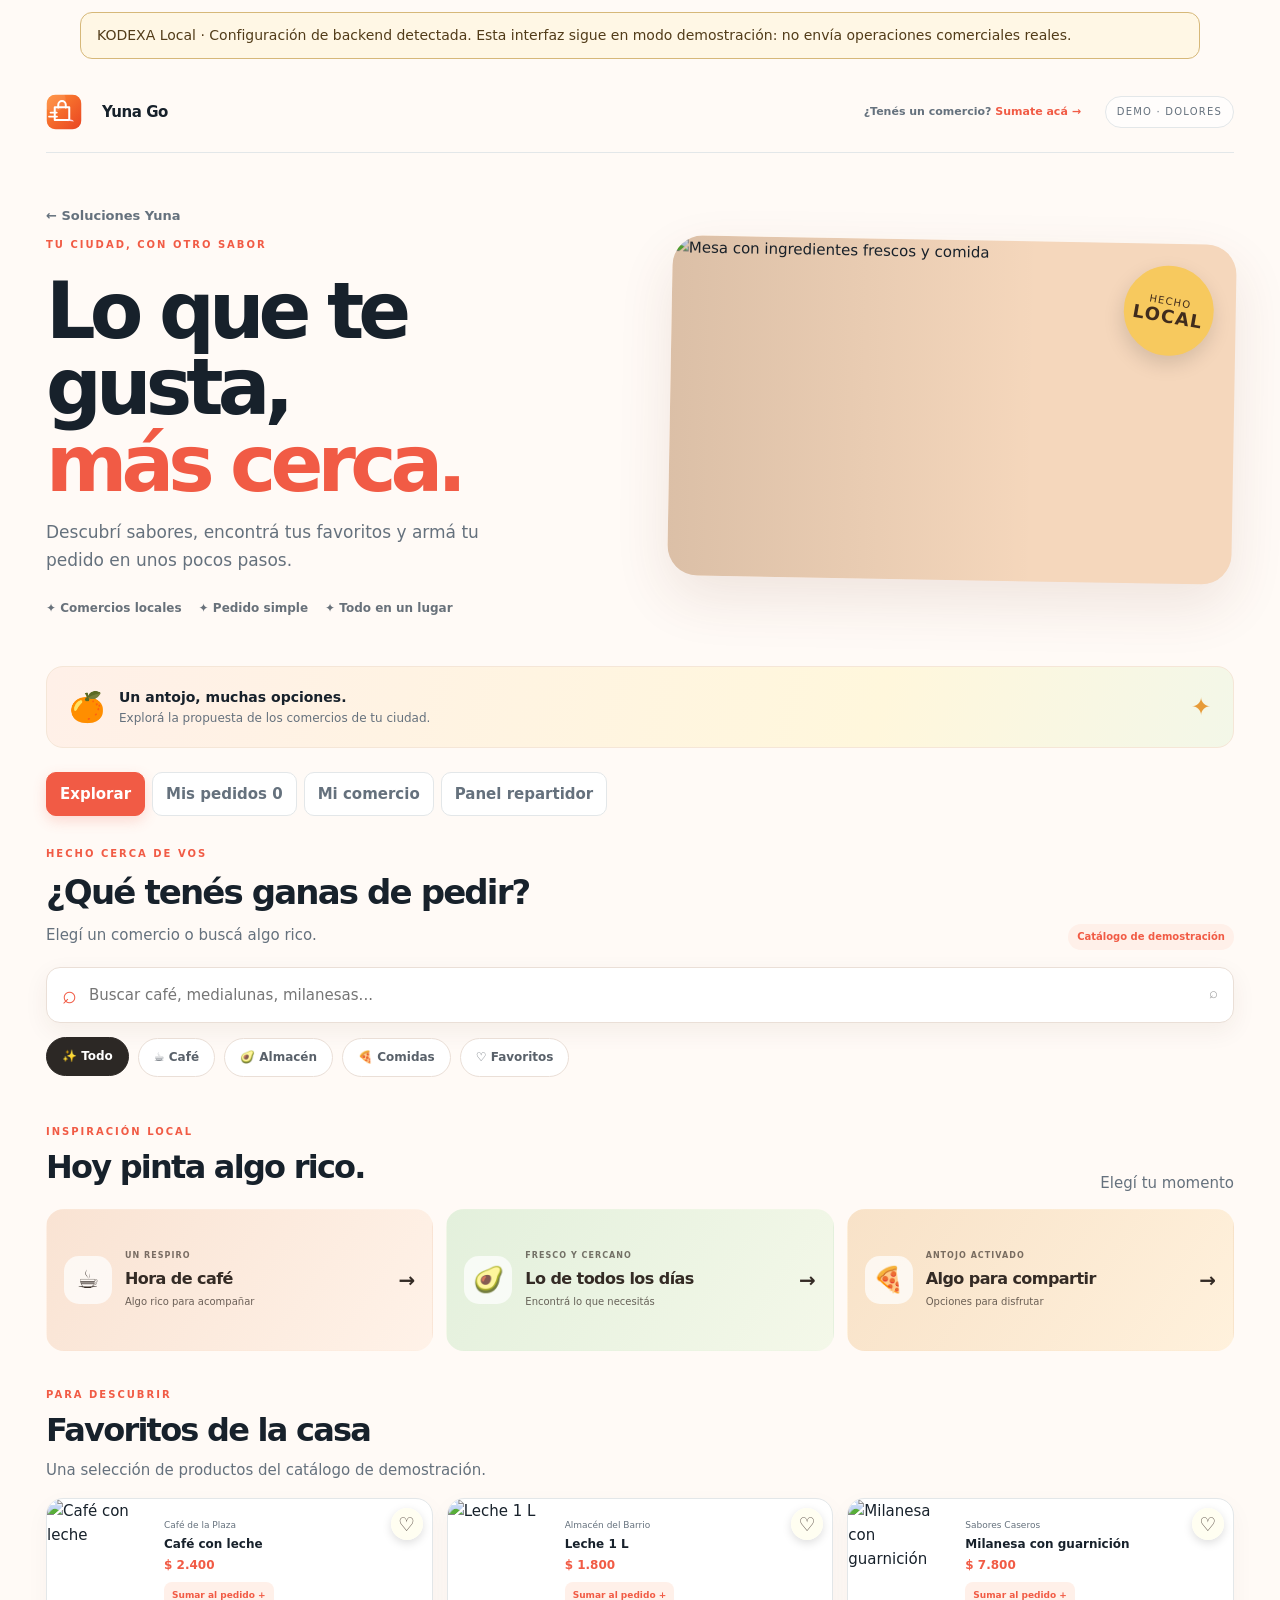
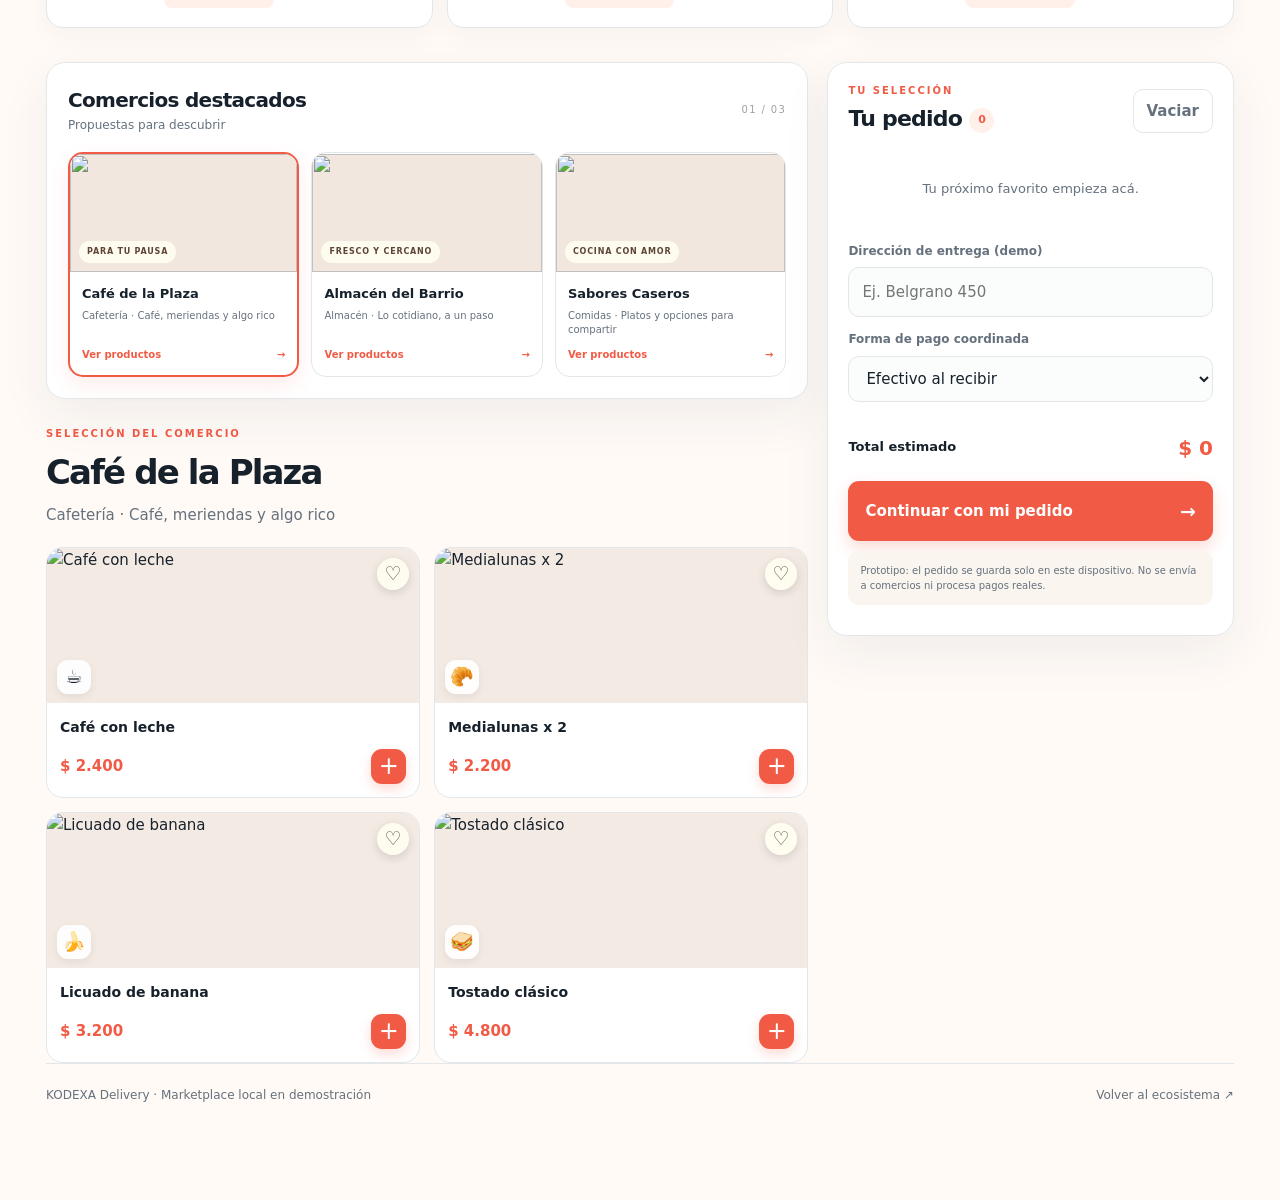
==== commit 4c749963: "fix(ui): remove intrusive promotional banner and use compact Yuna Go brand" ====
--- a/apps/delivery/index.html
+++ b/apps/delivery/index.html
@@ -8,8 +8,8 @@
 </head>
 <body class="module-delivery">
 <main class="page delivery-page">
-<nav class="top"><a class="brand" href="../../" aria-label="Yuna Go"><img src="../../assets/yuna-go/logo-horizontal.png" alt="Yuna Go" style="height:54px;max-width:230px;width:auto;object-fit:contain;border-radius:9px;vertical-align:middle"></a><a class="merchant-cta" href="#merchant" data-open-merchant>¿Tenés un comercio? <b>Sumate acá →</b></a><span class="pill">DEMO · DOLORES</span></nav>
-<header class="delivery-hero"><div class="yuna-visual-brand" style="margin:0 0 20px;border-radius:22px;overflow:hidden;box-shadow:0 12px 36px rgba(15,23,42,.15)"><img src="../../assets/yuna-go/banner-1600x720.png" alt="Yuna Go · Soluciones locales" style="display:block;width:100%;height:auto;max-height:310px;object-fit:cover"></div>
+<nav class="top"><a class="brand" href="../../" aria-label="Yuna Go"><img src="../../assets/yuna-go/icon.svg" alt="" style="height:36px;width:36px;border-radius:10px;vertical-align:middle;margin-right:10px"><span style="font-weight:800;letter-spacing:-.03em">Yuna Go</span></a><a class="merchant-cta" href="#merchant" data-open-merchant>¿Tenés un comercio? <b>Sumate acá →</b></a><span class="pill">DEMO · DOLORES</span></nav>
+<header class="delivery-hero">
   <div class="delivery-copy"><a class="back" href="../../">← Soluciones Yuna</a><p class="eyebrow">TU CIUDAD, CON OTRO SABOR</p>
   <h1>Lo que te gusta,<br><span>más cerca.</span></h1>
   <p>Descubrí sabores, encontrá tus favoritos y armá tu pedido en unos pocos pasos.</p>
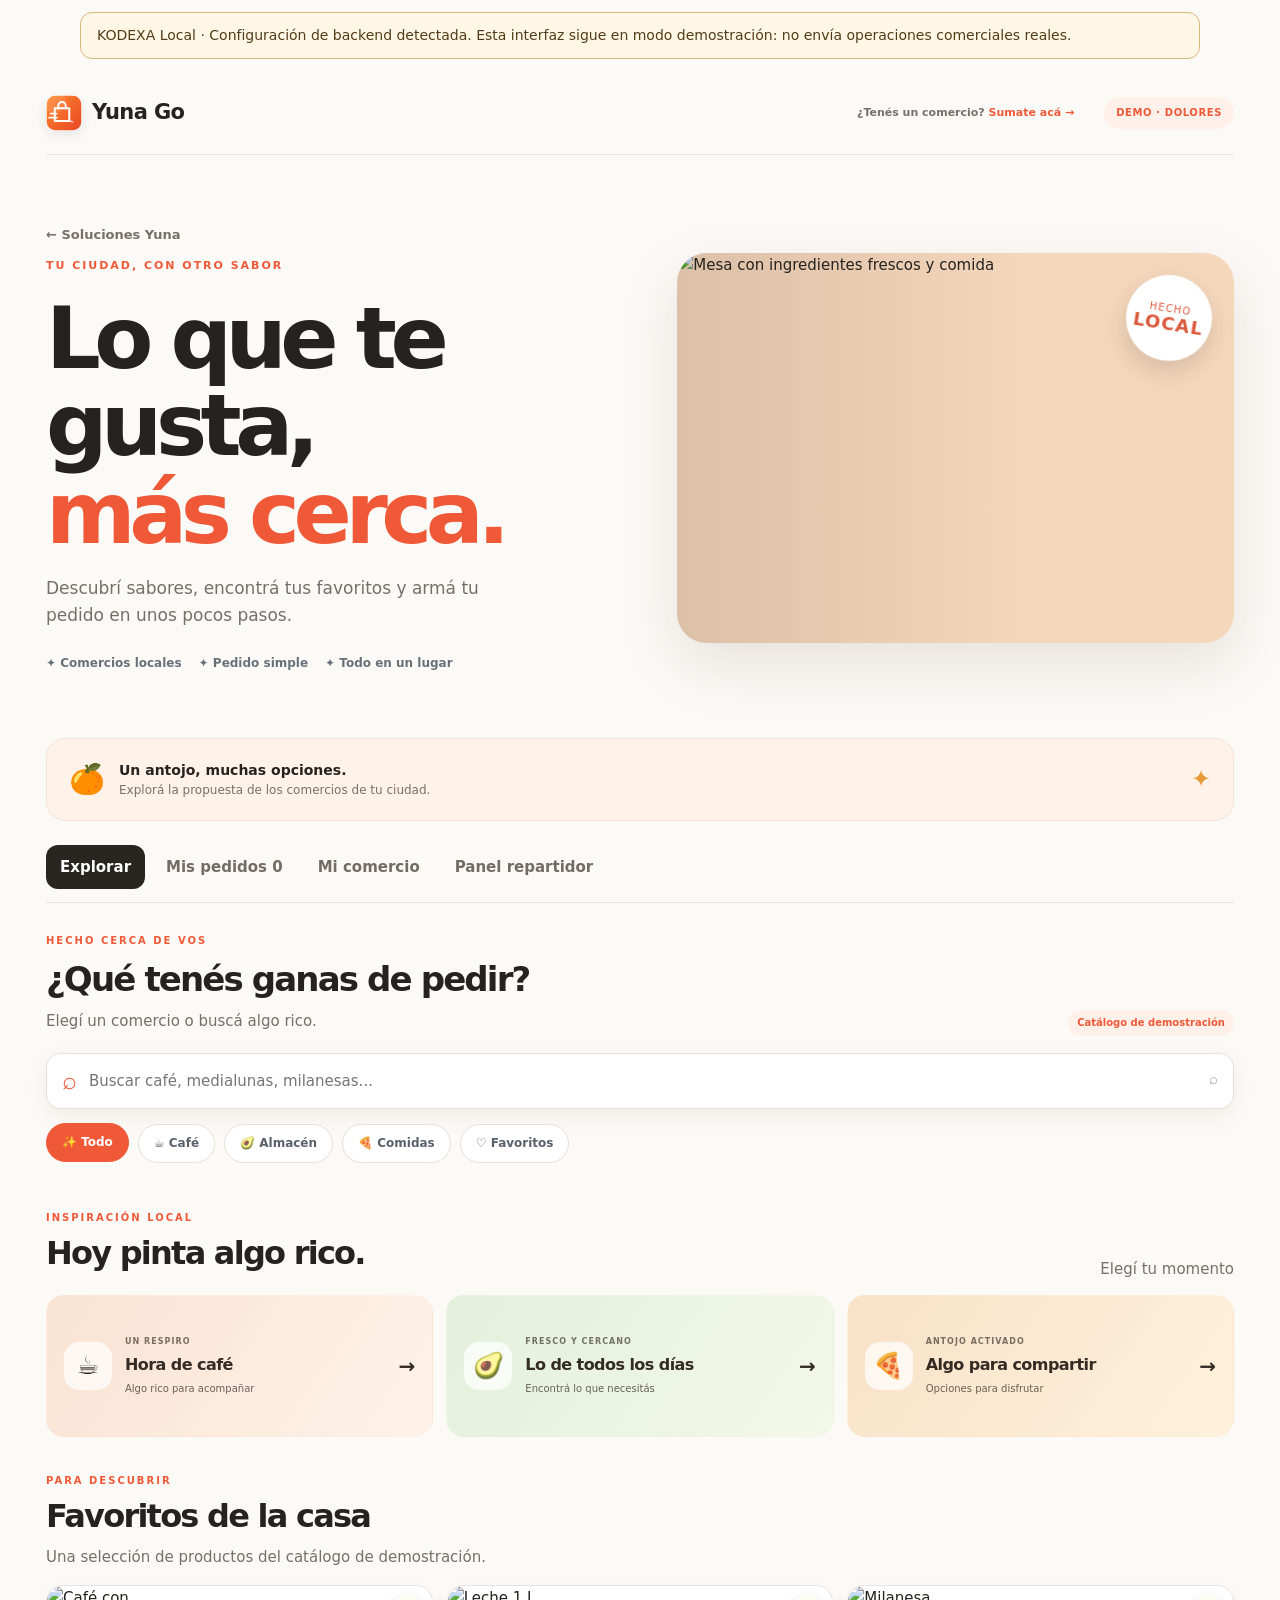
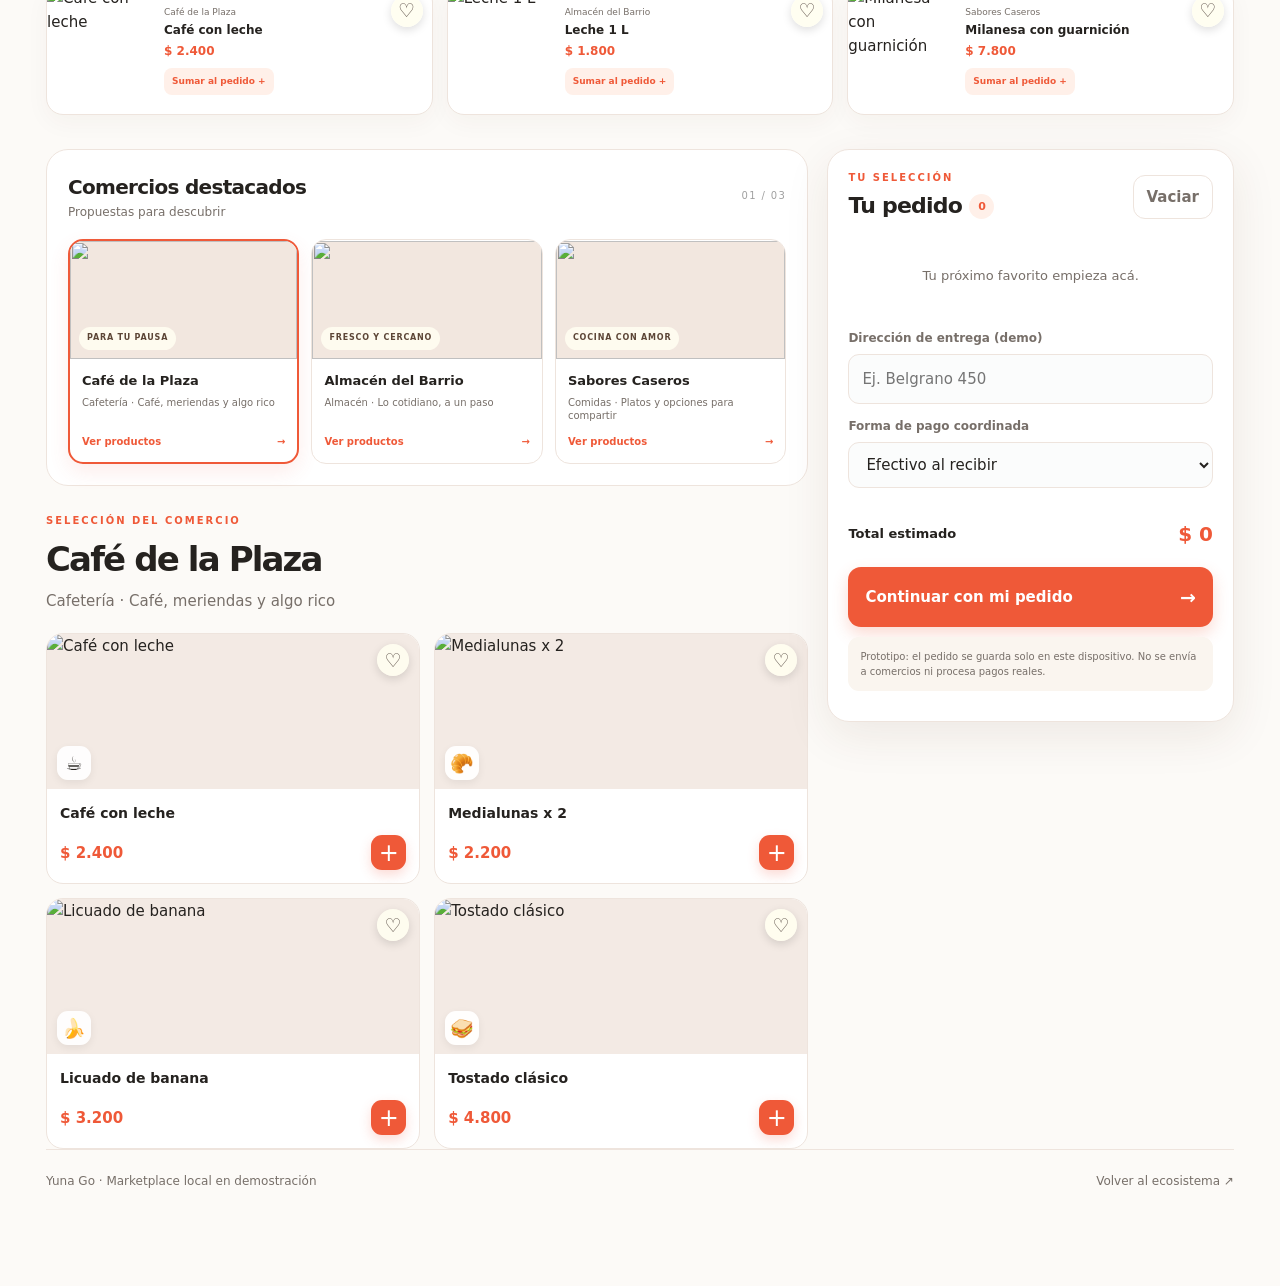
==== commit 21810c3c: "feat(ui): apply premium styling and consistent Yuna Go naming" ====
--- a/apps/delivery/index.html
+++ b/apps/delivery/index.html
@@ -2,8 +2,8 @@
 <html lang="es">
 <head><link rel="icon" type="image/png" href="../../assets/yuna-go/icon.png"><link rel="apple-touch-icon" href="../../assets/yuna-go/icon.png"><meta name="theme-color" content="#f36b36">
 <meta charset="utf-8"><meta name="viewport" content="width=device-width,initial-scale=1">
-<meta name="theme-color" content="#fff8f3"><meta name="description" content="Descubrí comercios y productos locales con Yuna Go.">
-<link rel="manifest" href="manifest.webmanifest"><link rel="stylesheet" href="../../packages/ui/styles.css">
+<meta name="description" content="Descubrí comercios y productos locales con Yuna Go.">
+<link rel="manifest" href="manifest.webmanifest"><link rel="stylesheet" href="../../packages/ui/styles.css"><link rel="stylesheet" href="../../packages/ui/yuna-products.css">
 <title>Yuna Go · Soluciones locales de Yuna</title>
 </head>
 <body class="module-delivery">
@@ -33,9 +33,9 @@
     <div class="total-row"><span>Total estimado</span><strong class="price" id="total">$ 0</strong></div><button class="action checkout-btn" id="place-order">Continuar con mi pedido <span>→</span></button><p class="notice">Prototipo: el pedido se guarda solo en este dispositivo. No se envía a comercios ni procesa pagos reales.</p></div></aside></div>
 </section>
 <section id="orders" class="hidden"><div class="panel"><h2>Historial de pedidos</h2><div class="list" id="history"></div></div></section>
-<section id="merchant" class="hidden"><div class="merchant-header"><p class="eyebrow">CRECÉ CON KODEXA</p><h2>Tu negocio también puede estar acá.</h2><p class="muted">Creá tu tienda, publicá productos y preparate para recibir pedidos desde una sola app.</p></div><div id="merchant-onboarding" class="merchant-layout"><div class="panel merchant-form-panel"><span class="chip">ALTA DE COMERCIO · DEMO</span><h3>Registrá tu comercio</h3><p class="muted">Completá los datos iniciales para crear tu espacio de tienda.</p><form id="merchant-form"><div class="field"><label for="merchant-name">Nombre del comercio *</label><input id="merchant-name" required maxlength="60" placeholder="Ej. Almacén La Esquina"></div><div class="field"><label for="merchant-owner">Nombre del responsable *</label><input id="merchant-owner" required maxlength="60" placeholder="Tu nombre"></div><div class="field"><label for="merchant-category">Rubro *</label><select id="merchant-category" required><option value="">Seleccioná un rubro</option><option value="Cafetería">Cafetería y panadería</option><option value="Almacén">Almacén y mercado</option><option value="Comidas">Comidas y restaurantes</option><option value="Otros">Otros comercios</option></select></div><div class="field"><label for="merchant-phone">WhatsApp de contacto *</label><input id="merchant-phone" type="tel" required placeholder="Código de área + número"></div><div class="field"><label for="merchant-address">Dirección del comercio *</label><input id="merchant-address" required placeholder="Calle y altura, localidad"></div><div class="field"><label for="merchant-description">Contanos qué ofrecés</label><textarea id="merchant-description" rows="3" maxlength="180" placeholder="Una breve presentación de tu negocio"></textarea></div><div class="field"><label for="merchant-image">Imagen de portada (URL, opcional)</label><input id="merchant-image" type="url" placeholder="https://..."></div><button class="action" type="submit">Crear mi tienda de demostración →</button><p class="notice">Este alta es una simulación local: todavía no crea una cuenta, no publica tu tienda en internet ni transmite tus datos a KODEXA.</p></form></div><aside class="merchant-benefits"><div class="benefit-icon">🏪</div><h3>Tu espacio, tus reglas.</h3><p>Una vez que tu tienda esté creada, vas a poder:</p><ul><li>Editar la información de tu comercio.</li><li>Cargar productos, precios y fotografías.</li><li>Activar o pausar productos.</li><li>Prepararte para gestionar pedidos.</li></ul><div class="notice">En la versión conectada, cada comercio tendrá su propio usuario y acceso privado.</div></aside></div><div id="merchant-dashboard" class="hidden"><div class="merchant-dashboard-head"><div><span class="chip">MI TIENDA</span><h3 id="merchant-store-title">Mi comercio</h3><p id="merchant-store-meta" class="muted"></p></div><button id="merchant-new-store" class="action secondary" type="button">Registrar otro comercio</button></div><div class="merchant-layout"><div class="panel"><h3>Agregar producto</h3><form id="merchant-product-form"><div class="field"><label for="new-product-name">Nombre del producto *</label><input id="new-product-name" required maxlength="70" placeholder="Ej. Café con leche"></div><div class="row"><div class="field"><label for="new-product-price">Precio en ARS *</label><input id="new-product-price" type="number" min="1" step="1" required placeholder="2500"></div><div class="field"><label for="new-product-emoji">Ícono</label><input id="new-product-emoji" maxlength="4" placeholder="🛍️"></div></div><div class="field"><label for="new-product-image">Foto del producto (URL, opcional)</label><input id="new-product-image" type="url" placeholder="https://..."></div><button class="action" type="submit">Publicar producto en mi tienda</button></form></div><div class="panel"><div class="row between"><h3>Mis productos</h3><span class="chip" id="merchant-product-count">0 productos</span></div><div id="merchant-products-list" class="list"></div></div></div><div class="panel merchant-next"><div class="row between"><div><p class="eyebrow">CENTRO DE OPERACIONES · DEMO</p><h3>Pedidos de mi comercio</h3><p class="muted">Gestioná pedidos de prueba realizados en este dispositivo. Los cambios no llegan a clientes externos.</p></div><span class="chip" id="merchant-order-count">0 pedidos</span></div><div id="merchant-orders-list" class="list"></div></div></div></section>
+<section id="merchant" class="hidden"><div class="merchant-header"><p class="eyebrow">CRECÉ CON Yuna</p><h2>Tu negocio también puede estar acá.</h2><p class="muted">Creá tu tienda, publicá productos y preparate para recibir pedidos desde una sola app.</p></div><div id="merchant-onboarding" class="merchant-layout"><div class="panel merchant-form-panel"><span class="chip">ALTA DE COMERCIO · DEMO</span><h3>Registrá tu comercio</h3><p class="muted">Completá los datos iniciales para crear tu espacio de tienda.</p><form id="merchant-form"><div class="field"><label for="merchant-name">Nombre del comercio *</label><input id="merchant-name" required maxlength="60" placeholder="Ej. Almacén La Esquina"></div><div class="field"><label for="merchant-owner">Nombre del responsable *</label><input id="merchant-owner" required maxlength="60" placeholder="Tu nombre"></div><div class="field"><label for="merchant-category">Rubro *</label><select id="merchant-category" required><option value="">Seleccioná un rubro</option><option value="Cafetería">Cafetería y panadería</option><option value="Almacén">Almacén y mercado</option><option value="Comidas">Comidas y restaurantes</option><option value="Otros">Otros comercios</option></select></div><div class="field"><label for="merchant-phone">WhatsApp de contacto *</label><input id="merchant-phone" type="tel" required placeholder="Código de área + número"></div><div class="field"><label for="merchant-address">Dirección del comercio *</label><input id="merchant-address" required placeholder="Calle y altura, localidad"></div><div class="field"><label for="merchant-description">Contanos qué ofrecés</label><textarea id="merchant-description" rows="3" maxlength="180" placeholder="Una breve presentación de tu negocio"></textarea></div><div class="field"><label for="merchant-image">Imagen de portada (URL, opcional)</label><input id="merchant-image" type="url" placeholder="https://..."></div><button class="action" type="submit">Crear mi tienda de demostración →</button><p class="notice">Este alta es una simulación local: todavía no crea una cuenta, no publica tu tienda en internet ni transmite tus datos a Yuna.</p></form></div><aside class="merchant-benefits"><div class="benefit-icon">🏪</div><h3>Tu espacio, tus reglas.</h3><p>Una vez que tu tienda esté creada, vas a poder:</p><ul><li>Editar la información de tu comercio.</li><li>Cargar productos, precios y fotografías.</li><li>Activar o pausar productos.</li><li>Prepararte para gestionar pedidos.</li></ul><div class="notice">En la versión conectada, cada comercio tendrá su propio usuario y acceso privado.</div></aside></div><div id="merchant-dashboard" class="hidden"><div class="merchant-dashboard-head"><div><span class="chip">MI TIENDA</span><h3 id="merchant-store-title">Mi comercio</h3><p id="merchant-store-meta" class="muted"></p></div><button id="merchant-new-store" class="action secondary" type="button">Registrar otro comercio</button></div><div class="merchant-layout"><div class="panel"><h3>Agregar producto</h3><form id="merchant-product-form"><div class="field"><label for="new-product-name">Nombre del producto *</label><input id="new-product-name" required maxlength="70" placeholder="Ej. Café con leche"></div><div class="row"><div class="field"><label for="new-product-price">Precio en ARS *</label><input id="new-product-price" type="number" min="1" step="1" required placeholder="2500"></div><div class="field"><label for="new-product-emoji">Ícono</label><input id="new-product-emoji" maxlength="4" placeholder="🛍️"></div></div><div class="field"><label for="new-product-image">Foto del producto (URL, opcional)</label><input id="new-product-image" type="url" placeholder="https://..."></div><button class="action" type="submit">Publicar producto en mi tienda</button></form></div><div class="panel"><div class="row between"><h3>Mis productos</h3><span class="chip" id="merchant-product-count">0 productos</span></div><div id="merchant-products-list" class="list"></div></div></div><div class="panel merchant-next"><div class="row between"><div><p class="eyebrow">CENTRO DE OPERACIONES · DEMO</p><h3>Pedidos de mi comercio</h3><p class="muted">Gestioná pedidos de prueba realizados en este dispositivo. Los cambios no llegan a clientes externos.</p></div><span class="chip" id="merchant-order-count">0 pedidos</span></div><div id="merchant-orders-list" class="list"></div></div></div></section>
 <section id="courier" class="hidden"><div class="layout"><div class="panel"><h2>Solicitudes de reparto</h2><div class="list" id="courier-orders"></div></div><aside class="panel"><h3>Disponibilidad</h3><span class="chip">Simulación local</span><p class="muted">En una versión operativa, el repartidor podrá activar disponibilidad y aceptar solicitudes asignadas.</p><button class="action secondary" id="reset-demo">Restaurar datos demo</button></aside></div></section>
-<footer><span>KODEXA Delivery · Marketplace local en demostración</span><a href="../../">Volver al ecosistema ↗</a></footer>
+<footer><span>Yuna Go · Marketplace local en demostración</span><a href="../../">Volver al ecosistema ↗</a></footer>
 </main>
 <script src="../../packages/core/backend-config.js"></script><script type="module" src="../../packages/core/environment-banner.js"></script><script type="module" src="../../packages/core/interactions.js"></script><script type="module" src="./app.js"></script>
 </body></html>
--- a/packages/ui/yuna-products.css
+++ b/packages/ui/yuna-products.css
@@ -0,0 +1,36 @@
+/* Yuna product design system — November 2026 */
+body.module-delivery{--accent:#ef5938;--accent-soft:#fff0e9;--ink:#25221f;--muted:#776f69;--line:#eee4dd;background:#fcfaf7}
+body.module-movilidad{--accent:#3274ef;--accent-soft:#eaf1ff;--ink:#182842;--muted:#697991;--line:#e2eaf6;background:#f5f8ff}
+body.module-turnos{--accent:#8655dc;--accent-soft:#f2ebff;--ink:#29233c;--muted:#777089;--line:#e9e3f3;background:#faf8ff}
+:where(.module-delivery,.module-movilidad,.module-turnos) .top{height:84px;border-bottom:1px solid var(--line);gap:18px}
+:where(.module-delivery,.module-movilidad,.module-turnos) .brand{font-size:21px;letter-spacing:-.055em;font-weight:850;white-space:nowrap;gap:0}
+:where(.module-delivery,.module-movilidad,.module-turnos) .brand img{flex-shrink:0;box-shadow:0 4px 12px #101c2917}
+:where(.module-delivery,.module-movilidad,.module-turnos) .pill{background:var(--accent-soft);color:var(--accent);border-color:transparent;font-size:10px;font-weight:850;letter-spacing:.06em}
+:where(.module-delivery,.module-movilidad,.module-turnos) .panel{border:1px solid var(--line);box-shadow:0 8px 30px #1c24300b;border-radius:22px}
+:where(.module-delivery,.module-movilidad,.module-turnos) .tab{border-radius:12px}
+:where(.module-delivery,.module-movilidad,.module-turnos) .action{border-radius:13px}
+:where(.module-delivery,.module-movilidad,.module-turnos) :focus-visible{outline:3px solid var(--accent);outline-offset:3px}
+.module-delivery .delivery-hero{padding:55px 0 45px;gap:52px}
+.module-delivery .delivery-copy h1{font-size:clamp(52px,6.8vw,86px);letter-spacing:-.075em;line-height:1.02}
+.module-delivery .delivery-copy .eyebrow{font-size:11px;letter-spacing:.18em}
+.module-delivery .delivery-visual{height:390px;transform:none;border-radius:30px;box-shadow:0 22px 60px #5a392320}
+.module-delivery .visual-bubble{background:#fff;color:#db593b;width:86px;height:86px;box-shadow:0 10px 26px #0002}
+.module-delivery .delivery-promo{border-radius:19px;background:#fff3e9;border-color:#f6e2d6}
+.module-delivery .delivery-tabs{border-bottom:1px solid var(--line);padding-bottom:13px}
+.module-delivery .delivery-tabs .tab{background:transparent;border-color:transparent;color:#736b65}
+.module-delivery .delivery-tabs .tab.active{background:#292520;color:#fff;box-shadow:none}
+.module-delivery .category-chip.active{background:var(--accent);border-color:var(--accent)}
+.module-delivery .shop-panel{box-shadow:none}
+.module-delivery .cart-panel{box-shadow:0 14px 46px #54341b16}
+.module-delivery .merchant-benefits{background:linear-gradient(135deg,#fff2e9,#fffaf0)}
+:where(.module-movilidad,.module-turnos) .page-head{margin:25px 0 24px;padding:55px clamp(24px,5vw,66px);border-radius:28px;min-height:270px}
+.module-movilidad .page-head{background:radial-gradient(circle at 88% 20%,#377dfc66,transparent 35%),linear-gradient(120deg,#102444,#193a6c)}
+.module-turnos .page-head{background:radial-gradient(circle at 88% 20%,#a67aff66,transparent 35%),linear-gradient(120deg,#23193f,#4b2c7b)}
+:where(.module-movilidad,.module-turnos) .page-head .eyebrow{color:#b8cfff}
+.module-turnos .page-head .eyebrow{color:#e4c9ff}
+:where(.module-movilidad,.module-turnos) .page-head h1 span{color:#a6c9ff!important}
+.module-turnos .page-head h1 span{color:#e6c8ff!important}
+:where(.module-movilidad,.module-turnos) .product-metric{box-shadow:0 7px 20px #1b29420a;border-color:var(--line)}
+:where(.module-movilidad,.module-turnos) .product-metric strong{color:var(--accent)}
+@media(max-width:720px){.module-delivery .delivery-hero{gap:22px;padding:30px 0}.module-delivery .delivery-visual{height:230px}.module-delivery .delivery-copy h1{font-size:clamp(47px,12vw,68px)}:where(.module-movilidad,.module-turnos) .page-head{padding:34px 24px;min-height:0}}
+@media(max-width:460px){:where(.module-delivery,.module-movilidad,.module-turnos) .brand{font-size:18px}:where(.module-delivery,.module-movilidad,.module-turnos) .top{height:72px}:where(.module-delivery,.module-movilidad,.module-turnos) .brand img{width:32px!important;height:32px!important}:where(.module-delivery,.module-movilidad,.module-turnos) .pill{font-size:8px}.module-delivery .merchant-cta{font-size:9px}.module-delivery .delivery-visual{height:210px}}
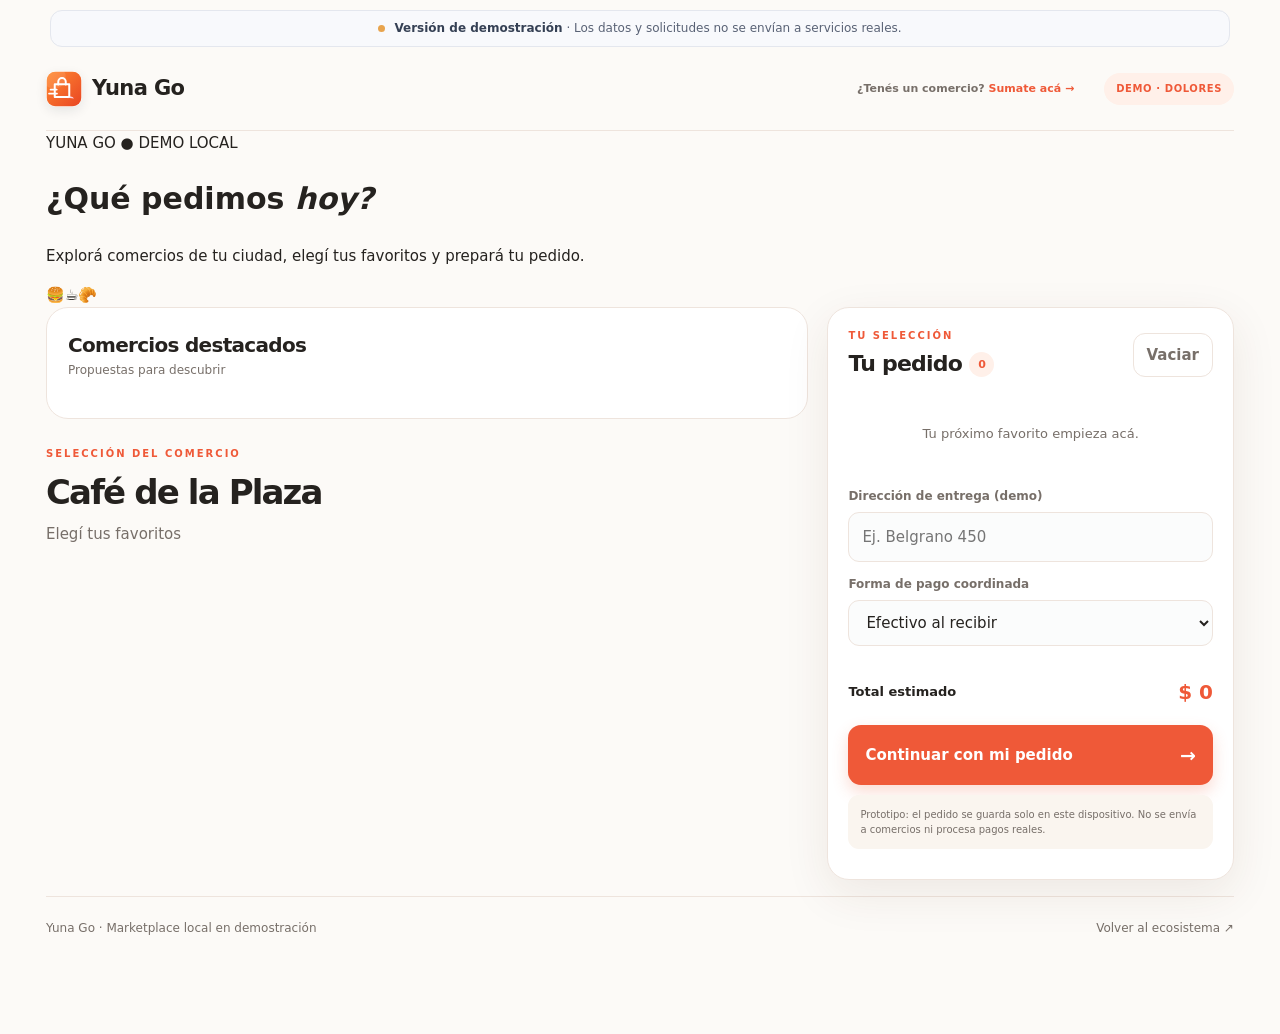
==== commit d8ad468e: "feat(delivery): replace marketing hero with commercial task-first experience" ====
--- a/apps/delivery/index.html
+++ b/apps/delivery/index.html
@@ -3,29 +3,16 @@
 <head><link rel="icon" type="image/png" href="../../assets/yuna-go/icon.png"><link rel="apple-touch-icon" href="../../assets/yuna-go/icon.png"><meta name="theme-color" content="#f36b36">
 <meta charset="utf-8"><meta name="viewport" content="width=device-width,initial-scale=1">
 <meta name="description" content="Descubrí comercios y productos locales con Yuna Go.">
-<link rel="manifest" href="manifest.webmanifest"><link rel="stylesheet" href="../../packages/ui/styles.css"><link rel="stylesheet" href="../../packages/ui/yuna-products.css">
+<link rel="manifest" href="manifest.webmanifest"><link rel="stylesheet" href="../../packages/ui/styles.css"><link rel="stylesheet" href="../../packages/ui/yuna-products.css"><link rel="stylesheet" href="../../packages/ui/yuna-commercial.css">
 <title>Yuna Go · Soluciones locales de Yuna</title>
 </head>
 <body class="module-delivery">
 <main class="page delivery-page">
 <nav class="top"><a class="brand" href="../../" aria-label="Yuna Go"><img src="../../assets/yuna-go/icon.svg" alt="" style="height:36px;width:36px;border-radius:10px;vertical-align:middle;margin-right:10px"><span style="font-weight:800;letter-spacing:-.03em">Yuna Go</span></a><a class="merchant-cta" href="#merchant" data-open-merchant>¿Tenés un comercio? <b>Sumate acá →</b></a><span class="pill">DEMO · DOLORES</span></nav>
-<header class="delivery-hero">
-  <div class="delivery-copy"><a class="back" href="../../">← Soluciones Yuna</a><p class="eyebrow">TU CIUDAD, CON OTRO SABOR</p>
-  <h1>Lo que te gusta,<br><span>más cerca.</span></h1>
-  <p>Descubrí sabores, encontrá tus favoritos y armá tu pedido en unos pocos pasos.</p>
-  <div class="hero-points"><span>✦ Comercios locales</span><span>✦ Pedido simple</span><span>✦ Todo en un lugar</span></div></div>
-  <div class="delivery-visual" role="img" aria-label="Selección de comidas y café"><div class="visual-bubble">HECHO<br><b>LOCAL</b></div><img src="https://images.unsplash.com/photo-1498837167922-ddd27525d352?auto=format&fit=crop&w=1000&q=85" alt="Mesa con ingredientes frescos y comida"></div>
-</header>
-<div class="delivery-promo"><span>🍊</span><div><strong>Un antojo, muchas opciones.</strong><small>Explorá la propuesta de los comercios de tu ciudad.</small></div><span class="promo-spark">✦</span></div>
-<div class="tabs delivery-tabs"><button class="tab active" data-tab="catalog">Explorar</button><button class="tab" data-tab="orders">Mis pedidos <span id="order-count">0</span></button><button class="tab" data-tab="merchant">Mi comercio</button><button class="tab" data-tab="courier">Panel repartidor</button></div>
-<section id="catalog">
-  <div class="catalog-heading"><div><p class="eyebrow">HECHO CERCA DE VOS</p><h2>¿Qué tenés ganas de pedir?</h2><p class="muted">Elegí un comercio o buscá algo rico.</p></div><span class="chip">Catálogo de demostración</span></div>
-  <div class="search-wrap"><span>⌕</span><input id="product-search" type="search" placeholder="Buscar café, medialunas, milanesas..." aria-label="Buscar productos o comercios"><kbd>⌕</kbd></div>
-  <div class="category-chips" id="category-chips"><button class="category-chip active" data-category="Todos">✨ Todo</button><button class="category-chip" data-category="Cafetería">☕ Café</button><button class="category-chip" data-category="Almacén">🥑 Almacén</button><button class="category-chip" data-category="Comidas">🍕 Comidas</button><button class="category-chip" id="favorites-toggle" aria-pressed="false">♡ Favoritos</button></div>
-  <section class="promo-section" aria-label="Explorá por ocasión"><div class="promo-heading"><div><p class="eyebrow">INSPIRACIÓN LOCAL</p><h2>Hoy pinta algo rico.</h2></div><span class="muted">Elegí tu momento</span></div><div class="promo-grid"><button class="promo-card promo-coffee" data-promo="Cafetería"><span class="promo-icon">☕</span><span><small>UN RESPIRO</small><strong>Hora de café</strong><em>Algo rico para acompañar</em></span><b>→</b></button><button class="promo-card promo-fresh" data-promo="Almacén"><span class="promo-icon">🥑</span><span><small>FRESCO Y CERCANO</small><strong>Lo de todos los días</strong><em>Encontrá lo que necesitás</em></span><b>→</b></button><button class="promo-card promo-meal" data-promo="Comidas"><span class="promo-icon">🍕</span><span><small>ANTOJO ACTIVADO</small><strong>Algo para compartir</strong><em>Opciones para disfrutar</em></span><b>→</b></button></div></section>
-<section class="featured-section"><div class="promo-heading"><div><p class="eyebrow">PARA DESCUBRIR</p><h2>Favoritos de la casa</h2><p class="muted">Una selección de productos del catálogo de demostración.</p></div></div><div class="featured-grid" id="featured-products"></div></section>
+<header class="commerce-intro"><div><span class="commerce-kicker">YUNA GO <span class="commerce-live">● DEMO LOCAL</span></span><h1>¿Qué pedimos <em>hoy?</em></h1><p>Explorá comercios de tu ciudad, elegí tus favoritos y prepará tu pedido.</p></div><div class="commerce-intro-art" aria-hidden="true"><span>🍔</span><span>☕</span><span>🥐</span></div></header>
+<div class="featured-grid" id="featured-products"></div></section>
 <div class="layout"><div class="catalog-main">
-    <div class="panel shop-panel"><div class="row between"><div><h2>Comercios destacados</h2><p class="muted">Propuestas para descubrir</p></div><span class="tiny-label">01 / 03</span></div><div class="shop-grid" id="shops"></div></div>
+    <div class="panel shop-panel"><div class="row between"><div><h2>Comercios destacados</h2><p class="muted">Propuestas para descubrir</p></div></div><div class="shop-grid" id="shops"></div></div>
     <div class="products-heading"><div><p class="eyebrow">SELECCIÓN DEL COMERCIO</p><h2 id="shop-title">Café de la Plaza</h2><p class="muted" id="shop-subtitle">Elegí tus favoritos</p></div></div>
     <div class="product-grid" id="products"></div>
   </div><aside class="cart-column"><div class="panel cart-panel"><div class="cart-heading"><div><p class="eyebrow">TU SELECCIÓN</p><h2>Tu pedido <span class="cart-count" id="cart-count">0</span></h2></div><button class="tab" id="clear-cart">Vaciar</button></div><div class="list" id="cart"><p class="empty">Tu próximo favorito empieza acá.</p></div>
--- a/packages/ui/yuna-products.css
+++ b/packages/ui/yuna-products.css
@@ -34,3 +34,27 @@
 :where(.module-movilidad,.module-turnos) .product-metric strong{color:var(--accent)}
 @media(max-width:720px){.module-delivery .delivery-hero{gap:22px;padding:30px 0}.module-delivery .delivery-visual{height:230px}.module-delivery .delivery-copy h1{font-size:clamp(47px,12vw,68px)}:where(.module-movilidad,.module-turnos) .page-head{padding:34px 24px;min-height:0}}
 @media(max-width:460px){:where(.module-delivery,.module-movilidad,.module-turnos) .brand{font-size:18px}:where(.module-delivery,.module-movilidad,.module-turnos) .top{height:72px}:where(.module-delivery,.module-movilidad,.module-turnos) .brand img{width:32px!important;height:32px!important}:where(.module-delivery,.module-movilidad,.module-turnos) .pill{font-size:8px}.module-delivery .merchant-cta{font-size:9px}.module-delivery .delivery-visual{height:210px}}
+
+/* Mobile-first task view: actions appear before promotional storytelling */
+@media(max-width:720px){
+.module-delivery .delivery-hero{display:block;padding:22px 0 18px}
+.module-delivery .delivery-copy{padding:0}
+.module-delivery .delivery-copy h1{font-size:clamp(35px,8vw,49px);line-height:1.04;margin:10px 0}
+.module-delivery .delivery-copy>p:not(.eyebrow){font-size:13px;line-height:1.5;margin:9px 0}
+.module-delivery .delivery-copy .eyebrow{font-size:9px;letter-spacing:.12em;margin:12px 0 4px}
+.module-delivery .hero-points,.module-delivery .delivery-visual,.module-delivery .delivery-promo{display:none}
+.module-delivery .delivery-tabs{margin:8px 0 14px;padding-bottom:8px;flex-wrap:nowrap;overflow-x:auto}
+.module-delivery .delivery-tabs .tab{white-space:nowrap;flex-shrink:0;font-size:11px}
+.module-delivery .catalog-heading{margin:5px 0 10px}
+.module-delivery .catalog-heading h2{font-size:24px}
+.module-delivery .catalog-heading .chip{display:none}
+.module-delivery .category-chips{padding:10px 0}
+:where(.module-movilidad,.module-turnos) .page-head{margin:12px 0 16px;padding:22px 20px;border-radius:20px;min-height:0;box-shadow:0 12px 28px #18213a18}
+:where(.module-movilidad,.module-turnos) .page-head h1{font-size:clamp(30px,7.5vw,43px);line-height:1.08;margin:9px 0}
+:where(.module-movilidad,.module-turnos) .page-head>p:last-child{font-size:12px;line-height:1.45;margin:9px 0 0}
+:where(.module-movilidad,.module-turnos) .page-head .eyebrow{font-size:9px;margin:10px 0 0}
+:where(.module-movilidad,.module-turnos) .product-metrics{margin:14px 0 20px}
+:where(.module-movilidad,.module-turnos) .product-metric{padding:11px 10px}
+:where(.module-movilidad,.module-turnos) .product-metric strong{font-size:22px}
+:where(.module-movilidad,.module-turnos) .product-metric span{font-size:9px;line-height:1.3}
+}
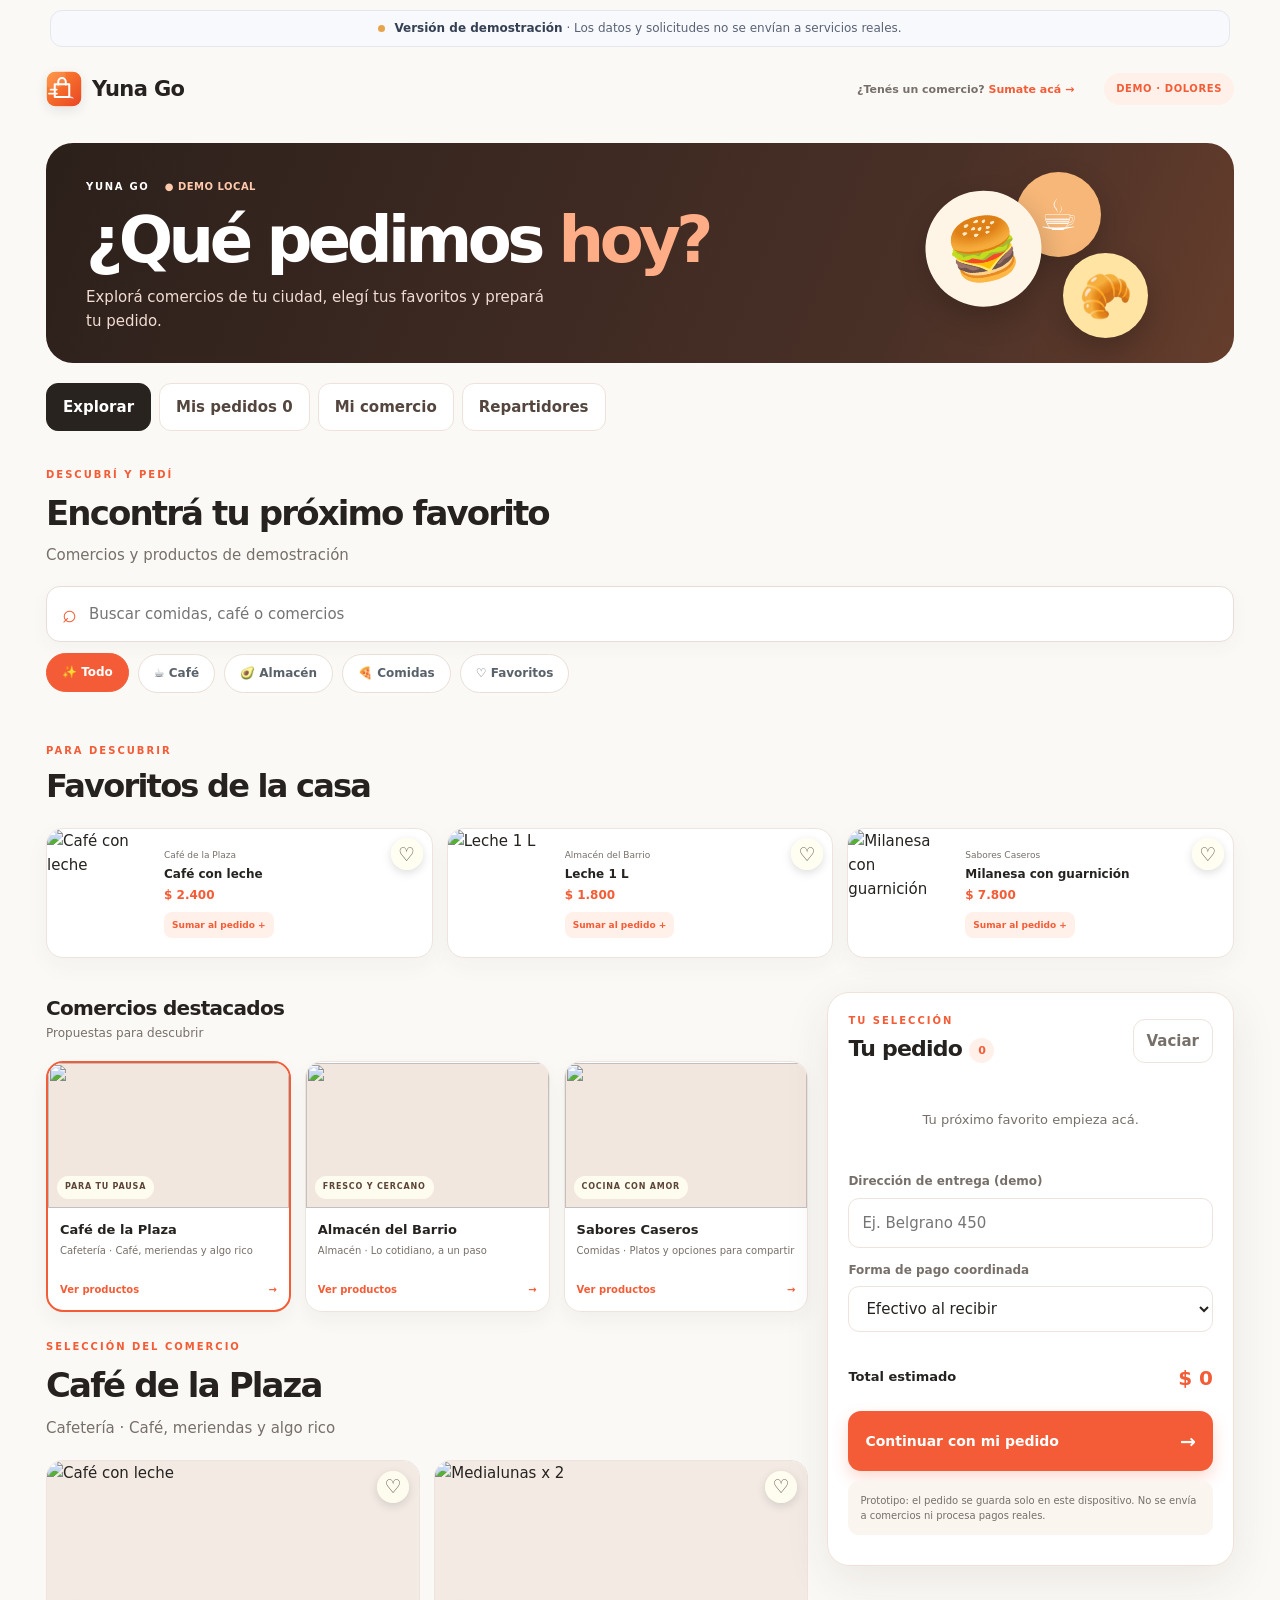
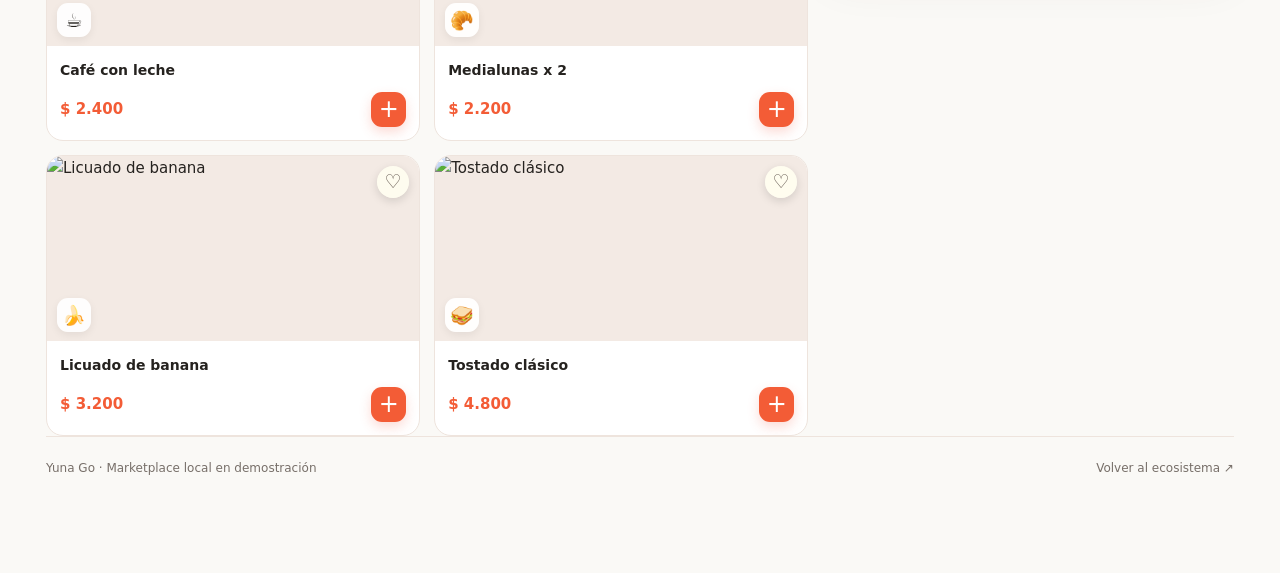
==== commit 557b8358: "fix(delivery): restore functional tabs search categories and catalog after layout redesign" ====
--- a/apps/delivery/index.html
+++ b/apps/delivery/index.html
@@ -10,7 +10,12 @@
 <main class="page delivery-page">
 <nav class="top"><a class="brand" href="../../" aria-label="Yuna Go"><img src="../../assets/yuna-go/icon.svg" alt="" style="height:36px;width:36px;border-radius:10px;vertical-align:middle;margin-right:10px"><span style="font-weight:800;letter-spacing:-.03em">Yuna Go</span></a><a class="merchant-cta" href="#merchant" data-open-merchant>¿Tenés un comercio? <b>Sumate acá →</b></a><span class="pill">DEMO · DOLORES</span></nav>
 <header class="commerce-intro"><div><span class="commerce-kicker">YUNA GO <span class="commerce-live">● DEMO LOCAL</span></span><h1>¿Qué pedimos <em>hoy?</em></h1><p>Explorá comercios de tu ciudad, elegí tus favoritos y prepará tu pedido.</p></div><div class="commerce-intro-art" aria-hidden="true"><span>🍔</span><span>☕</span><span>🥐</span></div></header>
-<div class="featured-grid" id="featured-products"></div></section>
+<div class="tabs delivery-tabs"><button class="tab active" data-tab="catalog">Explorar</button><button class="tab" data-tab="orders">Mis pedidos <span id="order-count">0</span></button><button class="tab" data-tab="merchant">Mi comercio</button><button class="tab" data-tab="courier">Repartidores</button></div>
+<section id="catalog">
+<div class="catalog-heading"><div><p class="eyebrow">DESCUBRÍ Y PEDÍ</p><h2>Encontrá tu próximo favorito</h2><p class="muted">Comercios y productos de demostración</p></div></div>
+<div class="search-wrap"><span>⌕</span><input id="product-search" type="search" placeholder="Buscar comidas, café o comercios" aria-label="Buscar productos o comercios"></div>
+<div class="category-chips" id="category-chips"><button class="category-chip active" data-category="Todos">✨ Todo</button><button class="category-chip" data-category="Cafetería">☕ Café</button><button class="category-chip" data-category="Almacén">🥑 Almacén</button><button class="category-chip" data-category="Comidas">🍕 Comidas</button><button class="category-chip" id="favorites-toggle" aria-pressed="false">♡ Favoritos</button></div>
+<div class="featured-section"><div class="promo-heading"><div><p class="eyebrow">PARA DESCUBRIR</p><h2>Favoritos de la casa</h2></div></div><div class="featured-grid" id="featured-products"></div></div>
 <div class="layout"><div class="catalog-main">
     <div class="panel shop-panel"><div class="row between"><div><h2>Comercios destacados</h2><p class="muted">Propuestas para descubrir</p></div></div><div class="shop-grid" id="shops"></div></div>
     <div class="products-heading"><div><p class="eyebrow">SELECCIÓN DEL COMERCIO</p><h2 id="shop-title">Café de la Plaza</h2><p class="muted" id="shop-subtitle">Elegí tus favoritos</p></div></div>
--- a/packages/ui/yuna-commercial.css
+++ b/packages/ui/yuna-commercial.css
@@ -0,0 +1,72 @@
+/* Yuna Commercial — task-first application UI, 2026 */
+:root{font-synthesis:none}
+body.module-delivery{--accent:#f35c36;--accent-soft:#fff0e9;background:#faf9f6}
+body.module-movilidad{--accent:#2769ec;--accent-soft:#eaf1ff;background:#f5f7fc}
+body.module-turnos{--accent:#8653dc;--accent-soft:#f2ebff;background:#f8f7fc}
+:where(.module-delivery,.module-movilidad,.module-turnos) .page{max-width:1240px}
+:where(.module-delivery,.module-movilidad,.module-turnos) .top{border-bottom:0}
+:where(.module-delivery,.module-movilidad,.module-turnos) .panel{background:#fff;box-shadow:0 8px 26px #1e2c4210}
+:where(.module-delivery,.module-movilidad,.module-turnos) .action{min-height:46px;font-size:14px}
+:where(.module-delivery,.module-movilidad,.module-turnos) input,:where(.module-delivery,.module-movilidad,.module-turnos) select{min-height:46px;background:#fff}
+:where(.module-delivery,.module-movilidad,.module-turnos) .tabs{gap:8px}
+:where(.module-delivery,.module-movilidad,.module-turnos) .tab.active{background:var(--ink);border-color:var(--ink);color:#fff}
+.commerce-intro{display:flex;justify-content:space-between;align-items:center;gap:22px;min-height:215px;padding:30px 40px;margin:12px 0 20px;background:linear-gradient(112deg,#2c201b 0%,#493027 72%,#653d2c 100%);border-radius:27px;color:#fff;overflow:hidden;position:relative}
+.commerce-intro h1{font-size:clamp(39px,5vw,65px);letter-spacing:-.07em;line-height:1.05;margin:10px 0}
+.commerce-intro h1 em{font-style:normal;color:#ffad87}
+.commerce-intro p{max-width:460px;color:#f1dcd3;font-size:15px;margin:0}
+.commerce-kicker,.service-kicker{font-size:10px;font-weight:850;letter-spacing:.17em}
+.commerce-live{margin-left:10px;color:#ffcaab;letter-spacing:.05em}
+.commerce-intro-art{display:flex;align-items:center;justify-content:center;gap:0;flex:0 0 260px;height:155px;position:relative}
+.commerce-intro-art span{display:grid;place-items:center;width:116px;height:116px;flex-shrink:0;border-radius:50%;background:#fff5e7;font-size:60px;box-shadow:0 12px 30px #0003}
+.commerce-intro-art span:nth-child(1){transform:rotate(-14deg) translateX(18px);z-index:2}
+.commerce-intro-art span:nth-child(2){width:85px;height:85px;font-size:43px;background:#f6b778;transform:translate(-8px,-38px);z-index:1}
+.commerce-intro-art span:nth-child(3){width:85px;height:85px;font-size:43px;background:#ffe4a3;transform:translate(-46px,43px);z-index:3}
+.module-delivery .delivery-tabs{margin:12px 0 20px;border-bottom:0}
+.module-delivery .delivery-tabs .tab{background:#fff;border:1px solid #eee2da;color:#54463e;padding:11px 16px}
+.module-delivery .delivery-tabs .tab.active{background:#29231f;color:#fff;border-color:#29231f}
+.module-delivery .catalog-heading{margin:12px 0 16px}
+.module-delivery .catalog-heading h2{font-size:clamp(24px,3vw,34px)}
+.module-delivery .search-wrap{border:1px solid #e8ded8;box-shadow:0 6px 18px #5d44330a}
+.module-delivery .category-chips{padding:12px 0 23px}
+.module-delivery .shop-panel{border:0;background:transparent;box-shadow:none;padding:0}
+.module-delivery .shop-grid{gap:14px}
+.module-delivery .shop-card{box-shadow:0 8px 20px #33231b0c;border-radius:17px}
+.module-delivery .shop-photo{height:145px}
+.module-delivery .product-photo{height:185px}
+.module-delivery .cart-panel{border:1px solid #f0e2d8}
+.service-intro{display:flex;align-items:center;justify-content:space-between;gap:18px;padding:32px 38px;margin:10px 0 22px;border-radius:24px;min-height:165px;position:relative;overflow:hidden}
+.module-movilidad .service-intro{background:linear-gradient(120deg,#11284e,#204e98);color:white}
+.module-turnos .service-intro{background:linear-gradient(120deg,#30204f,#6a44a9);color:white}
+.service-intro h1{font-size:clamp(34px,4.5vw,56px);letter-spacing:-.065em;line-height:1.06;margin:10px 0}
+.service-intro h1 em{font-style:normal;color:#b7d0ff}
+.module-turnos .service-intro h1 em{color:#e1c8ff}
+.service-intro p{margin:0;max-width:530px;color:#dbe6f6;font-size:14px}
+.module-turnos .service-intro p{color:#eee0ff}
+.service-intro-symbol{font-size:112px;line-height:1;font-weight:200;color:#ffffff25;transform:rotate(-10deg);margin-right:30px}
+:where(.module-movilidad,.module-turnos) .layout{grid-template-columns:minmax(0,1.4fr) minmax(275px,.8fr);gap:20px}
+:where(.module-movilidad,.module-turnos) .layout .panel:first-child{border:1px solid var(--line)}
+:where(.module-movilidad,.module-turnos) .layout h2{font-size:23px;letter-spacing:-.04em}
+:where(.module-movilidad,.module-turnos) .product-metrics{margin:20px 0}
+:where(.module-movilidad,.module-turnos) .product-metric{background:transparent;box-shadow:none}
+:where(.module-movilidad,.module-turnos) .layout .action:not(.secondary){width:100%;padding:15px}
+@media(max-width:800px){.commerce-intro-art{flex-basis:190px}.commerce-intro-art span{width:92px;height:92px;font-size:49px}:where(.module-movilidad,.module-turnos) .layout{grid-template-columns:1fr}}
+@media(max-width:600px){
+.commerce-intro{min-height:0;padding:21px 20px;margin:5px 0 14px;border-radius:19px}
+.commerce-intro h1{font-size:clamp(33px,9vw,45px);margin:8px 0}
+.commerce-intro p{font-size:12px;line-height:1.45}
+.commerce-kicker{font-size:9px}.commerce-live{font-size:8px}
+.commerce-intro-art{display:none}
+.module-delivery .delivery-tabs{margin:8px 0 12px;overflow-x:auto;flex-wrap:nowrap}
+.module-delivery .delivery-tabs .tab{font-size:11px;padding:9px 12px;white-space:nowrap;flex-shrink:0}
+.module-delivery .catalog-heading h2{font-size:24px}
+.module-delivery .shop-grid{grid-template-columns:repeat(2,minmax(0,1fr))}
+.module-delivery .shop-photo{height:120px}
+.module-delivery .product-photo{height:140px}
+.service-intro{min-height:0;padding:22px 20px;margin:4px 0 15px;border-radius:19px}
+.service-intro h1{font-size:clamp(32px,8vw,42px);margin:8px 0}
+.service-intro p{font-size:12px;line-height:1.4}
+.service-kicker{font-size:9px;letter-spacing:.1em}
+.service-intro-symbol{font-size:55px;margin-right:0}
+:where(.module-movilidad,.module-turnos) .layout .panel{padding:18px}
+:where(.module-movilidad,.module-turnos) .product-metrics{gap:8px;margin:16px 0}
+}
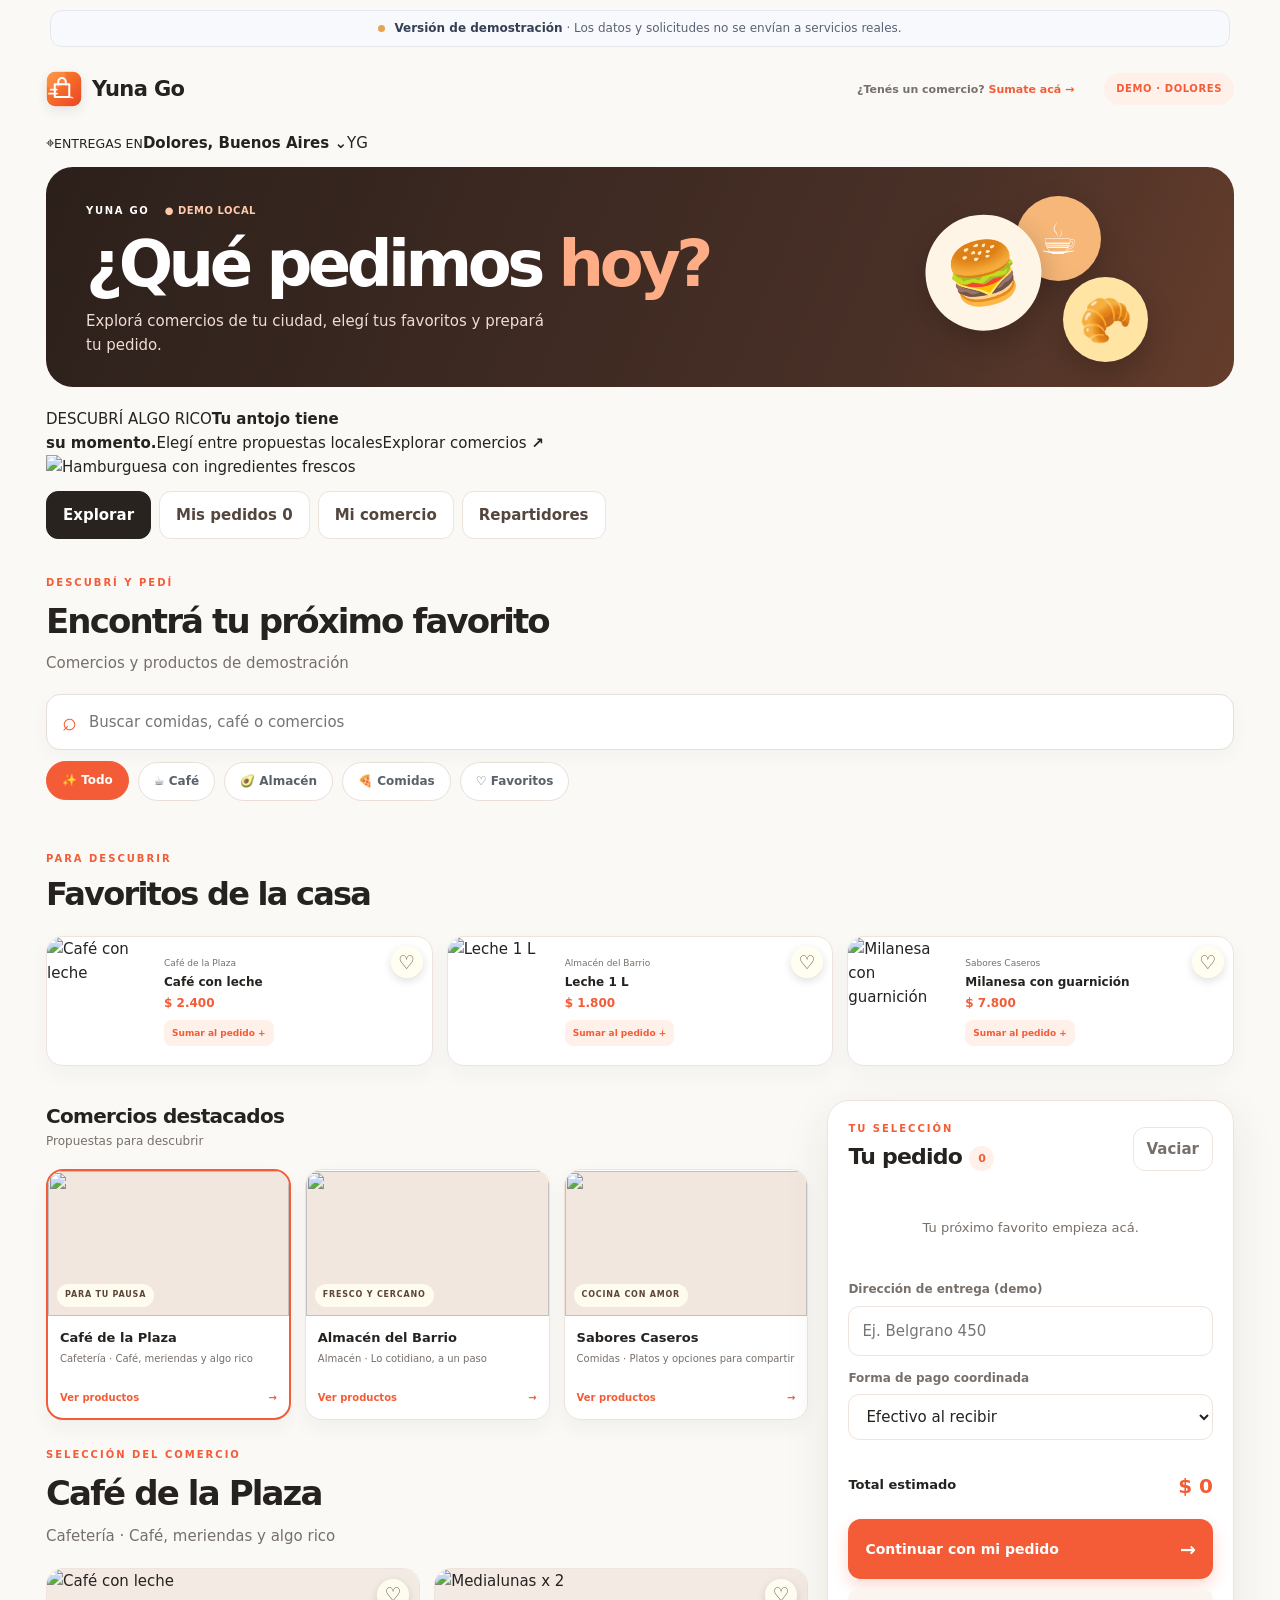
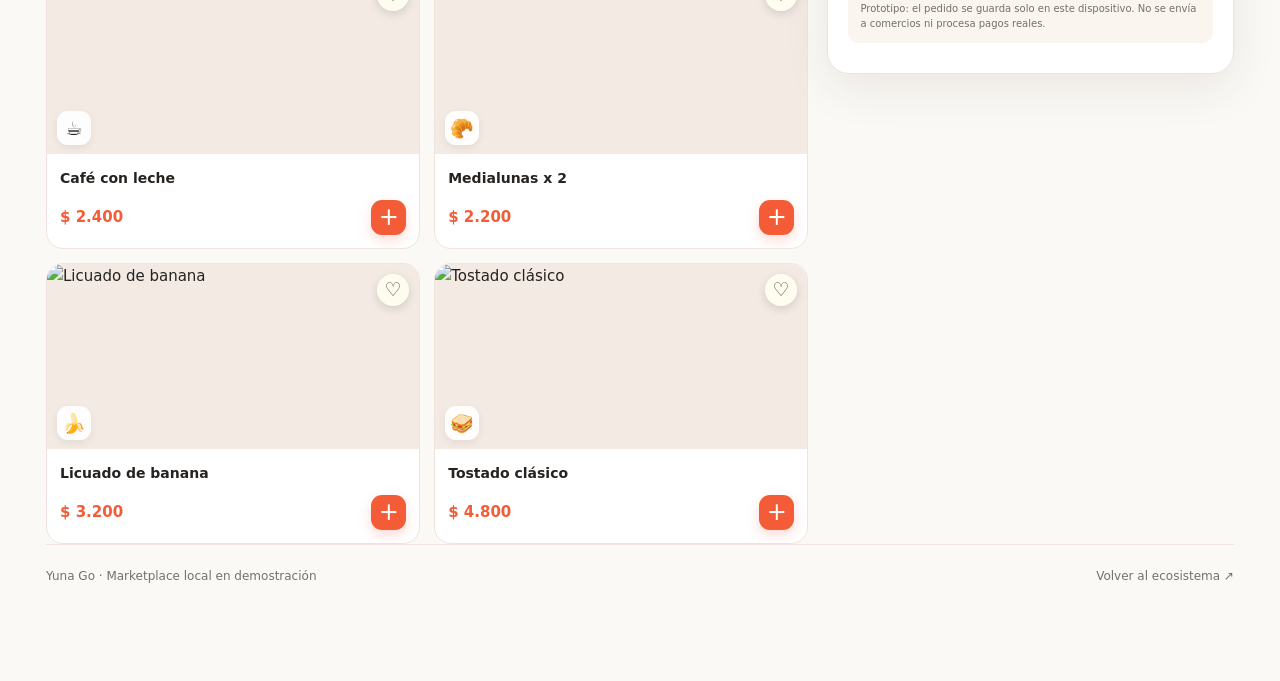
==== commit db4c2150: "feat(go): premium food discovery layout with location and editorial campaign" ====
--- a/apps/delivery/index.html
+++ b/apps/delivery/index.html
@@ -3,14 +3,14 @@
 <head><link rel="icon" type="image/png" href="../../assets/yuna-go/icon.png"><link rel="apple-touch-icon" href="../../assets/yuna-go/icon.png"><meta name="theme-color" content="#f36b36">
 <meta charset="utf-8"><meta name="viewport" content="width=device-width,initial-scale=1">
 <meta name="description" content="Descubrí comercios y productos locales con Yuna Go.">
-<link rel="manifest" href="manifest.webmanifest"><link rel="stylesheet" href="../../packages/ui/styles.css"><link rel="stylesheet" href="../../packages/ui/yuna-products.css"><link rel="stylesheet" href="../../packages/ui/yuna-commercial.css">
+<link rel="manifest" href="manifest.webmanifest"><link rel="stylesheet" href="../../packages/ui/styles.css"><link rel="stylesheet" href="../../packages/ui/yuna-products.css"><link rel="stylesheet" href="../../packages/ui/yuna-commercial.css"><link rel="stylesheet" href="../../packages/ui/yuna-app-shell.css"><link rel="stylesheet" href="../../packages/ui/yuna-go-v2.css">
 <title>Yuna Go · Soluciones locales de Yuna</title>
 </head>
 <body class="module-delivery">
 <main class="page delivery-page">
 <nav class="top"><a class="brand" href="../../" aria-label="Yuna Go"><img src="../../assets/yuna-go/icon.svg" alt="" style="height:36px;width:36px;border-radius:10px;vertical-align:middle;margin-right:10px"><span style="font-weight:800;letter-spacing:-.03em">Yuna Go</span></a><a class="merchant-cta" href="#merchant" data-open-merchant>¿Tenés un comercio? <b>Sumate acá →</b></a><span class="pill">DEMO · DOLORES</span></nav>
-<header class="commerce-intro"><div><span class="commerce-kicker">YUNA GO <span class="commerce-live">● DEMO LOCAL</span></span><h1>¿Qué pedimos <em>hoy?</em></h1><p>Explorá comercios de tu ciudad, elegí tus favoritos y prepará tu pedido.</p></div><div class="commerce-intro-art" aria-hidden="true"><span>🍔</span><span>☕</span><span>🥐</span></div></header>
-<div class="tabs delivery-tabs"><button class="tab active" data-tab="catalog">Explorar</button><button class="tab" data-tab="orders">Mis pedidos <span id="order-count">0</span></button><button class="tab" data-tab="merchant">Mi comercio</button><button class="tab" data-tab="courier">Repartidores</button></div>
+<div class="go-location"><span class="go-pin">⌖</span><span><small>ENTREGAS EN</small><strong>Dolores, Buenos Aires <span aria-hidden="true">⌄</span></strong></span><span class="go-avatar" aria-hidden="true">YG</span></div><header class="commerce-intro"><div><span class="commerce-kicker">YUNA GO <span class="commerce-live">● DEMO LOCAL</span></span><h1>¿Qué pedimos <em>hoy?</em></h1><p>Explorá comercios de tu ciudad, elegí tus favoritos y prepará tu pedido.</p></div><div class="commerce-intro-art" aria-hidden="true"><span>🍔</span><span>☕</span><span>🥐</span></div></header>
+<div class="go-campaign"><div class="go-campaign-copy"><span class="go-offer-label">DESCUBRÍ ALGO RICO</span><strong>Tu antojo tiene<br><em>su momento.</em></strong><span>Elegí entre propuestas locales</span><a href="#shops">Explorar comercios <b>↗</b></a></div><img src="https://images.unsplash.com/photo-1568901346375-23c9450c58cd?auto=format&fit=crop&w=900&q=85" alt="Hamburguesa con ingredientes frescos" loading="eager"></div><div class="tabs delivery-tabs"><button class="tab active" data-tab="catalog">Explorar</button><button class="tab" data-tab="orders">Mis pedidos <span id="order-count">0</span></button><button class="tab" data-tab="merchant">Mi comercio</button><button class="tab" data-tab="courier">Repartidores</button></div>
 <section id="catalog">
 <div class="catalog-heading"><div><p class="eyebrow">DESCUBRÍ Y PEDÍ</p><h2>Encontrá tu próximo favorito</h2><p class="muted">Comercios y productos de demostración</p></div></div>
 <div class="search-wrap"><span>⌕</span><input id="product-search" type="search" placeholder="Buscar comidas, café o comercios" aria-label="Buscar productos o comercios"></div>
@@ -29,5 +29,5 @@
 <section id="courier" class="hidden"><div class="layout"><div class="panel"><h2>Solicitudes de reparto</h2><div class="list" id="courier-orders"></div></div><aside class="panel"><h3>Disponibilidad</h3><span class="chip">Simulación local</span><p class="muted">En una versión operativa, el repartidor podrá activar disponibilidad y aceptar solicitudes asignadas.</p><button class="action secondary" id="reset-demo">Restaurar datos demo</button></aside></div></section>
 <footer><span>Yuna Go · Marketplace local en demostración</span><a href="../../">Volver al ecosistema ↗</a></footer>
 </main>
-<script src="../../packages/core/backend-config.js"></script><script type="module" src="../../packages/core/environment-banner.js"></script><script type="module" src="../../packages/core/interactions.js"></script><script type="module" src="./app.js"></script>
+<script src="../../packages/core/backend-config.js"></script><script type="module" src="../../packages/core/environment-banner.js"></script><script type="module" src="../../packages/core/interactions.js"></script><script type="module" src="./app.js"></script><script type="module" src="../../packages/core/yuna-app-shell.js"></script><script type="module" src="../../packages/core/yuna-go-v2.js"></script>
 </body></html>
--- a/packages/ui/yuna-app-shell.css
+++ b/packages/ui/yuna-app-shell.css
@@ -0,0 +1,29 @@
+/* Yuna mobile application shell */
+@media(max-width:767px){
+body.module-delivery,body.module-movilidad,body.module-turnos{padding-bottom:calc(78px + env(safe-area-inset-bottom));-webkit-tap-highlight-color:transparent}
+:where(.module-delivery,.module-movilidad,.module-turnos) .page{padding-left:16px;padding-right:16px}
+:where(.module-delivery,.module-movilidad,.module-turnos) .top{height:66px;position:sticky;top:0;z-index:30;background:color-mix(in srgb,var(--bg,#fff) 90%,white);backdrop-filter:blur(18px);border-bottom:1px solid var(--line);margin:0 -16px;padding:0 16px}
+:where(.module-delivery,.module-movilidad,.module-turnos) .top .brand{font-size:19px}
+:where(.module-delivery,.module-movilidad,.module-turnos) .top .pill{font-size:8px}
+:where(.module-delivery,.module-movilidad,.module-turnos) footer{padding-bottom:20px}
+.yuna-bottom-nav{position:fixed;bottom:0;left:0;right:0;z-index:80;display:grid;grid-template-columns:repeat(4,minmax(0,1fr));height:calc(70px + env(safe-area-inset-bottom));padding:7px 8px calc(7px + env(safe-area-inset-bottom));background:#ffffffed;backdrop-filter:blur(20px);border-top:1px solid #e7e8ee;box-shadow:0 -8px 30px #101e3310}
+.yuna-bottom-nav button{display:flex;flex-direction:column;align-items:center;justify-content:center;gap:3px;border:0;background:transparent;color:#8c93a0;font-size:10px;font-weight:700;cursor:pointer;border-radius:12px}
+.yuna-bottom-nav button.selected{color:var(--accent);background:var(--accent-soft)}
+.yuna-bottom-nav button svg{flex-shrink:0}
+.module-delivery .merchant-cta{font-size:10px}
+.module-delivery .commerce-intro{background:#fff;border:1px solid #f0e4dc;color:#2b2520;padding:17px 18px;box-shadow:0 8px 25px #3e28100b}
+.module-delivery .commerce-intro h1{font-size:32px;color:#29221e}
+.module-delivery .commerce-intro h1 em{color:#ed603d}
+.module-delivery .commerce-intro p{color:#7d7068}
+.module-delivery .commerce-kicker{color:#d75a37}
+.module-delivery .commerce-live{color:#8d7e76}
+.module-delivery .delivery-tabs{display:none}
+.module-delivery .search-wrap{border-radius:16px}
+.module-delivery .shop-panel h2{font-size:20px}
+.module-movilidad .service-intro,.module-turnos .service-intro{padding:17px 19px;min-height:0;border-radius:18px}
+.module-movilidad .service-intro h1,.module-turnos .service-intro h1{font-size:30px}
+.module-movilidad .service-intro-symbol,.module-turnos .service-intro-symbol{display:none}
+.module-movilidad .service-intro p,.module-turnos .service-intro p{font-size:12px}
+:where(.module-movilidad,.module-turnos) .layout .panel{border-radius:18px}
+}
+@media(min-width:768px){.yuna-bottom-nav{display:none}}
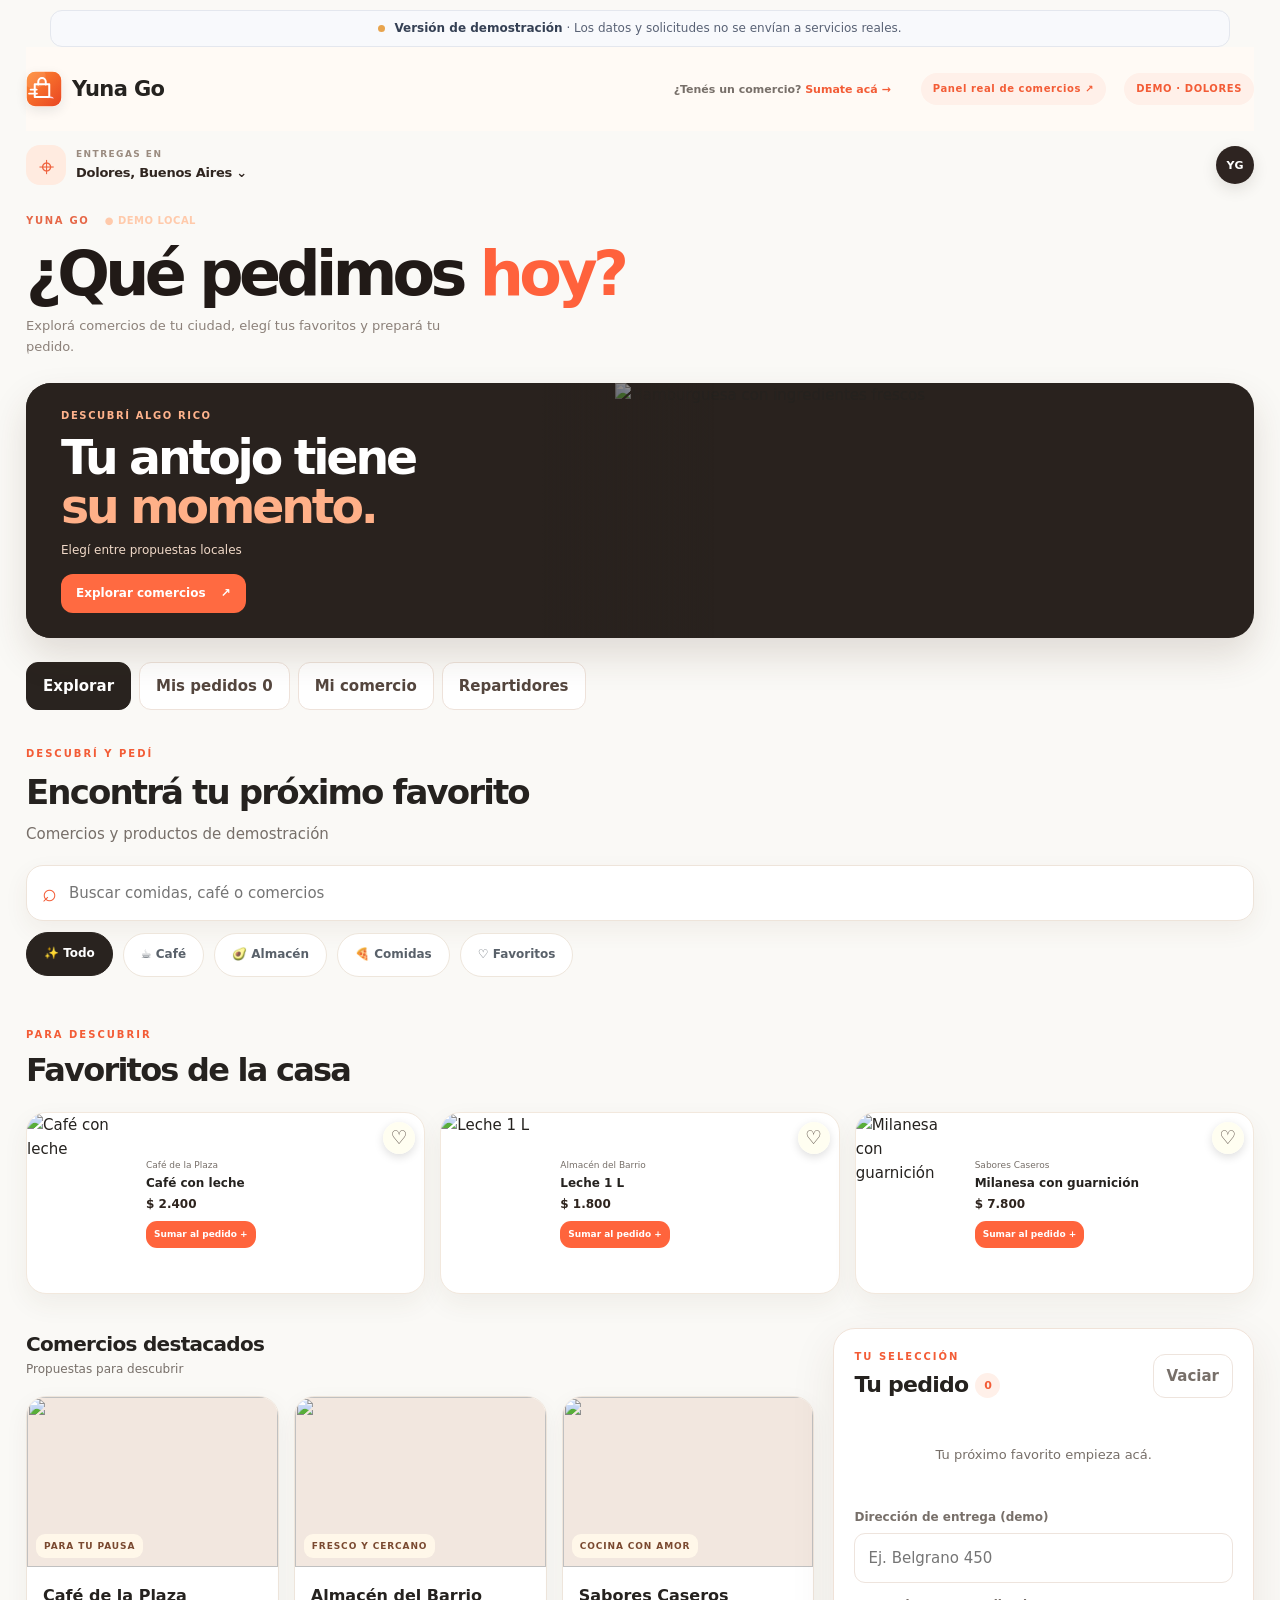
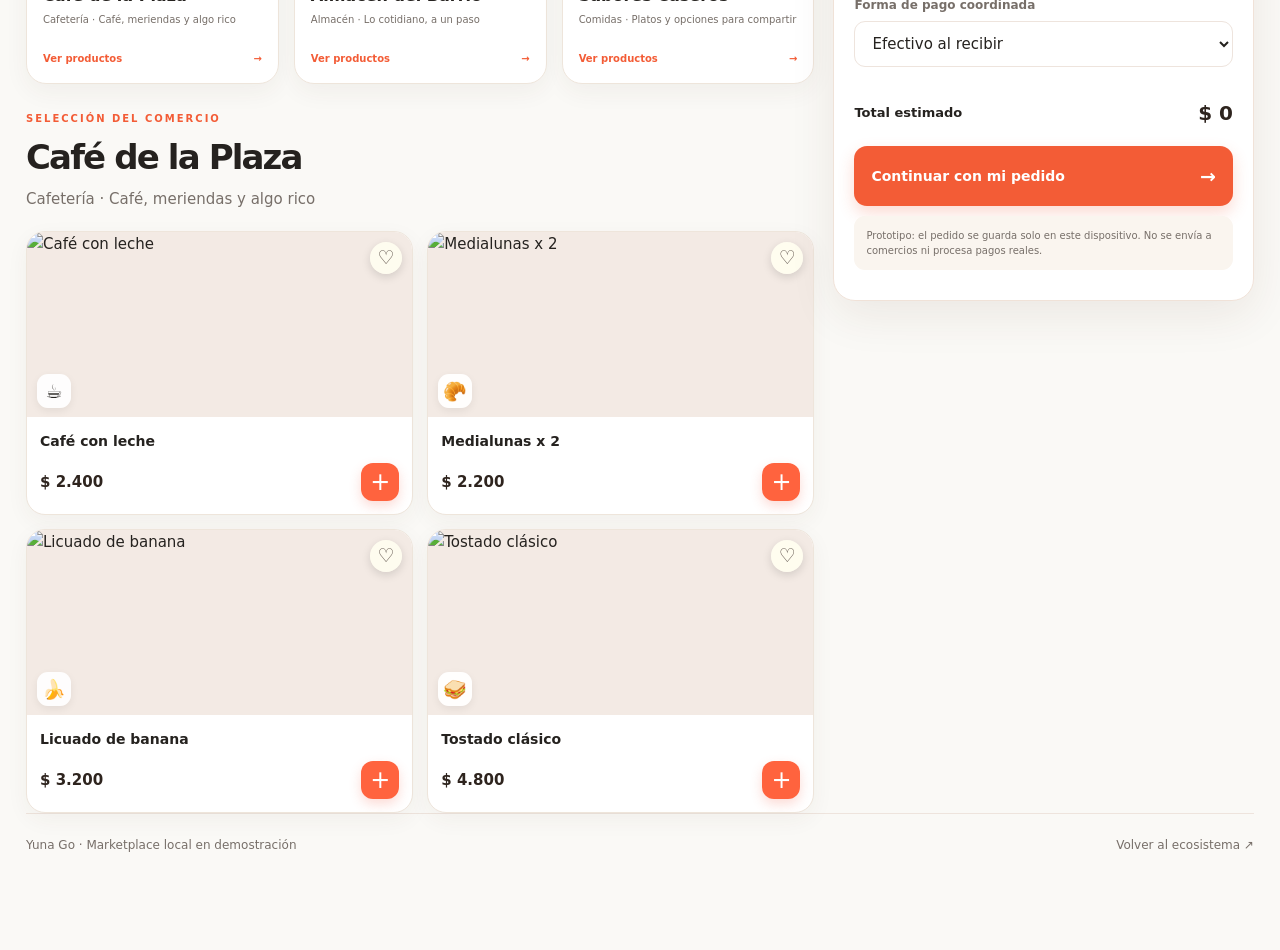
==== commit 90589220: "feat(go): link isolated live merchant portal without changing demo checkout" ====
--- a/apps/delivery/index.html
+++ b/apps/delivery/index.html
@@ -8,7 +8,7 @@
 </head>
 <body class="module-delivery">
 <main class="page delivery-page">
-<nav class="top"><a class="brand" href="../../" aria-label="Yuna Go"><img src="../../assets/yuna-go/icon.svg" alt="" style="height:36px;width:36px;border-radius:10px;vertical-align:middle;margin-right:10px"><span style="font-weight:800;letter-spacing:-.03em">Yuna Go</span></a><a class="merchant-cta" href="#merchant" data-open-merchant>¿Tenés un comercio? <b>Sumate acá →</b></a><span class="pill">DEMO · DOLORES</span></nav>
+<nav class="top"><a class="brand" href="../../" aria-label="Yuna Go"><img src="../../assets/yuna-go/icon.svg" alt="" style="height:36px;width:36px;border-radius:10px;vertical-align:middle;margin-right:10px"><span style="font-weight:800;letter-spacing:-.03em">Yuna Go</span></a><a class="merchant-cta" href="#merchant" data-open-merchant>¿Tenés un comercio? <b>Sumate acá →</b></a><a class="pill" href="./comercios.html" style="text-decoration:none">Panel real de comercios ↗</a><span class="pill">DEMO · DOLORES</span></nav>
 <div class="go-location"><span class="go-pin">⌖</span><span><small>ENTREGAS EN</small><strong>Dolores, Buenos Aires <span aria-hidden="true">⌄</span></strong></span><span class="go-avatar" aria-hidden="true">YG</span></div><header class="commerce-intro"><div><span class="commerce-kicker">YUNA GO <span class="commerce-live">● DEMO LOCAL</span></span><h1>¿Qué pedimos <em>hoy?</em></h1><p>Explorá comercios de tu ciudad, elegí tus favoritos y prepará tu pedido.</p></div><div class="commerce-intro-art" aria-hidden="true"><span>🍔</span><span>☕</span><span>🥐</span></div></header>
 <div class="go-campaign"><div class="go-campaign-copy"><span class="go-offer-label">DESCUBRÍ ALGO RICO</span><strong>Tu antojo tiene<br><em>su momento.</em></strong><span>Elegí entre propuestas locales</span><a href="#shops">Explorar comercios <b>↗</b></a></div><img src="https://images.unsplash.com/photo-1568901346375-23c9450c58cd?auto=format&fit=crop&w=900&q=85" alt="Hamburguesa con ingredientes frescos" loading="eager"></div><div class="tabs delivery-tabs"><button class="tab active" data-tab="catalog">Explorar</button><button class="tab" data-tab="orders">Mis pedidos <span id="order-count">0</span></button><button class="tab" data-tab="merchant">Mi comercio</button><button class="tab" data-tab="courier">Repartidores</button></div>
 <section id="catalog">
--- a/packages/ui/yuna-go-v2.css
+++ b/packages/ui/yuna-go-v2.css
@@ -0,0 +1,93 @@
+/* Yuna Go V2 — food-commerce visual language */
+.module-delivery{--accent:#ff643c;--accent-soft:#fff0e9;--ink:#211e1c;background:#fffaf5;font-family:Inter,ui-sans-serif,system-ui,-apple-system,"Segoe UI",sans-serif}
+.module-delivery .page{max-width:1320px}
+.module-delivery .top{background:#fffaf5!important}
+.module-delivery .top .brand{font-weight:900}
+.go-location{display:flex;align-items:center;gap:10px;padding:14px 0 8px;color:#302620}
+.go-location .go-pin{display:grid;place-items:center;background:#ffebe0;border-radius:14px;width:40px;height:40px;color:#ef623e;font-size:27px;font-weight:900}
+.go-location>span:nth-child(2){display:flex;flex-direction:column;gap:2px}
+.go-location small{font-size:9px;letter-spacing:.16em;color:#9a8b7f;font-weight:800}
+.go-location strong{font-size:13px;letter-spacing:-.02em}
+.go-avatar{margin-left:auto;width:38px;height:38px;display:grid;place-items:center;border-radius:50%;background:#2e2421;color:white;font-size:11px;font-weight:900;box-shadow:0 5px 15px #2e242120}
+.module-delivery .commerce-intro{background:transparent!important;border:0!important;box-shadow:none!important;padding:14px 0 13px!important;min-height:0!important;color:#251d18!important;margin:0!important}
+.module-delivery .commerce-intro h1{font-weight:900;font-size:clamp(36px,5vw,62px);letter-spacing:-.075em;line-height:1.05;color:#211a17!important}
+.module-delivery .commerce-intro h1 em{color:#ff623c!important}
+.module-delivery .commerce-intro p{color:#8b8079!important;font-size:13px}
+.module-delivery .commerce-intro-art{display:none}
+.module-delivery .commerce-kicker{color:#e66747;font-weight:900}
+.go-campaign{display:flex;position:relative;min-height:230px;background:#29221e;overflow:hidden;border-radius:25px;margin:12px 0 24px;box-shadow:0 18px 36px #4e2d1a25}
+.go-campaign-copy{position:relative;z-index:2;display:flex;flex-direction:column;align-items:flex-start;justify-content:center;gap:9px;padding:25px 35px;color:white;min-width:56%;background:linear-gradient(90deg,#29221e 75%,#29221e00)}
+.go-offer-label{font-size:10px;letter-spacing:.16em;color:#ffb38c;font-weight:850}
+.go-campaign-copy strong{font-size:clamp(28px,3.7vw,50px);font-weight:900;letter-spacing:-.065em;line-height:1.04}
+.go-campaign-copy strong em{font-style:normal;color:#ffb088}
+.go-campaign-copy>span:not(.go-offer-label){font-size:12px;color:#f0d9c8}
+.go-campaign-copy a{margin-top:5px;display:flex;align-items:center;gap:15px;background:#ff6a41;color:white;text-decoration:none;padding:10px 15px;border-radius:12px;font-size:12px;font-weight:850}
+.go-campaign img{position:absolute;right:0;top:0;width:52%;height:100%;object-fit:cover;object-position:center}
+.module-delivery .search-wrap{border-radius:17px;border:1px solid #eee4da;background:#fff;box-shadow:0 9px 24px #583f2410}
+.module-delivery .category-chips{display:flex;gap:10px;overflow-x:auto;scrollbar-width:none;flex-wrap:nowrap}
+.module-delivery .category-chip{white-space:nowrap;flex-shrink:0;border-radius:100px;padding:11px 17px;font-weight:750;background:white;border:1px solid #eee6dc}
+.module-delivery .category-chip.active{background:#29231f;color:#fff;border-color:#29231f}
+.module-delivery .featured-grid{display:grid;grid-template-columns:repeat(3,minmax(0,1fr));gap:15px}
+.module-delivery .featured-card{border:1px solid #f2e8dd;border-radius:20px;overflow:hidden;background:#fff;box-shadow:0 10px 26px #553f2310;transition:transform .2s,box-shadow .2s}
+.module-delivery .featured-card:hover,.module-delivery .shop-card:hover,.module-delivery .product-card:hover{transform:translateY(-3px);box-shadow:0 14px 30px #553f2320}
+.module-delivery .featured-card img{width:100%;height:180px;object-fit:cover}
+.module-delivery .featured-copy{padding:15px}
+.module-delivery .featured-copy strong{font-weight:850}
+.module-delivery .featured-add{background:#ff643c;border:0;border-radius:11px;color:white;font-weight:850}
+.module-delivery .shop-grid{gap:15px}
+.module-delivery .shop-card{border:1px solid #eee5db;border-radius:20px;overflow:hidden;background:white;box-shadow:0 8px 25px #4835220e;transition:transform .2s,box-shadow .2s}
+.module-delivery .shop-photo{height:170px}
+.module-delivery .shop-photo img{height:100%;width:100%;object-fit:cover}
+.module-delivery .shop-info{padding:16px}
+.module-delivery .shop-info strong{font-size:16px;font-weight:900}
+.module-delivery .shop-badge{background:#fff7e9;color:#7a4930;border-radius:9px;font-size:9px;font-weight:900}
+.module-delivery .product-grid{gap:14px}
+.module-delivery .product-card{border:1px solid #eee5db;border-radius:19px;background:white;overflow:hidden;box-shadow:0 7px 22px #5139220d;transition:transform .2s,box-shadow .2s}
+.module-delivery .product-photo{height:185px}
+.module-delivery .product-photo img{width:100%;height:100%;object-fit:cover}
+.module-delivery .product-info{padding:13px}
+.module-delivery .product-info strong{font-weight:850}
+.module-delivery .add-button{background:#ff633e;border-radius:12px;color:#fff;border:0;width:38px;height:38px;font-size:24px}
+.module-delivery .price{color:#2e241e}
+.go-cart-dock{display:none}
+.go-cart-close{display:none}
+@media(max-width:767px){
+.module-delivery{background:#fffaf6}
+.module-delivery .top{height:60px!important}
+.go-location{padding:10px 0 0}
+.module-delivery .commerce-intro{padding:10px 0 5px!important}
+.module-delivery .commerce-intro h1{font-size:35px!important;margin:5px 0 6px}
+.module-delivery .commerce-intro p{font-size:12px}
+.go-campaign{min-height:185px;border-radius:21px;margin:12px 0 20px}
+.go-campaign-copy{min-width:68%;padding:17px 17px;gap:7px;background:linear-gradient(90deg,#29221e 68%,#29221e00)}
+.go-campaign-copy strong{font-size:28px}
+.go-campaign-copy>span:not(.go-offer-label){font-size:10px}
+.go-campaign-copy a{padding:9px 11px;font-size:10px}
+.go-campaign img{width:57%;object-position:58%}
+.module-delivery .catalog-heading{margin:5px 0 10px}
+.module-delivery .catalog-heading h2{font-size:23px}
+.module-delivery .featured-section{margin:5px 0 24px}
+.module-delivery .featured-grid{display:flex;overflow-x:auto;scroll-snap-type:x mandatory;padding:4px 0 13px;gap:12px}
+.module-delivery .featured-card{flex:0 0 70%;scroll-snap-align:start}
+.module-delivery .featured-card img{height:145px}
+.module-delivery .shop-grid{grid-template-columns:repeat(2,minmax(0,1fr));gap:11px}
+.module-delivery .shop-photo{height:122px}
+.module-delivery .shop-info{padding:11px}
+.module-delivery .shop-info strong{font-size:13px}
+.module-delivery .shop-info small{font-size:10px}
+.module-delivery .shop-badge{font-size:7px}
+.module-delivery .product-grid{grid-template-columns:repeat(2,minmax(0,1fr));gap:11px}
+.module-delivery .product-photo{height:145px}
+.module-delivery .product-info{padding:11px}
+.module-delivery .product-info strong{font-size:12px}
+.module-delivery .product-buy .price{font-size:13px}
+.module-delivery .add-button{width:34px;height:34px}
+.go-cart-dock{position:fixed;bottom:calc(80px + env(safe-area-inset-bottom));left:16px;right:16px;z-index:70;display:flex;align-items:center;justify-content:space-between;gap:10px;padding:12px 16px;border:0;border-radius:16px;background:#ff633e;color:#fff;box-shadow:0 12px 28px #ee633e66;font-weight:900;font-size:13px;cursor:pointer}
+.go-cart-dock[hidden]{display:none}
+.go-cart-dock .go-dock-count{display:grid;place-items:center;background:#fff;color:#e95632;width:27px;height:27px;border-radius:9px;font-size:12px}
+.module-delivery .cart-column.go-cart-open{position:fixed;inset:0;z-index:110;display:flex;align-items:flex-end;background:#1a1718a8;backdrop-filter:blur(5px);padding:0}
+.module-delivery .cart-column.go-cart-open .cart-panel{position:relative;width:100%;max-height:87dvh;overflow-y:auto;background:#fff;border-radius:25px 25px 0 0;padding:24px 20px calc(24px + env(safe-area-inset-bottom));box-shadow:0 -15px 55px #0003}
+.module-delivery .cart-column:not(.go-cart-open){display:none}
+.go-cart-close{display:block;position:absolute;right:15px;top:13px;width:32px;height:32px;border-radius:50%;background:#f5f1ed;border:0;color:#463b34;font-size:22px;cursor:pointer}
+}
+@media(min-width:768px){.go-cart-dock{display:none!important}}
